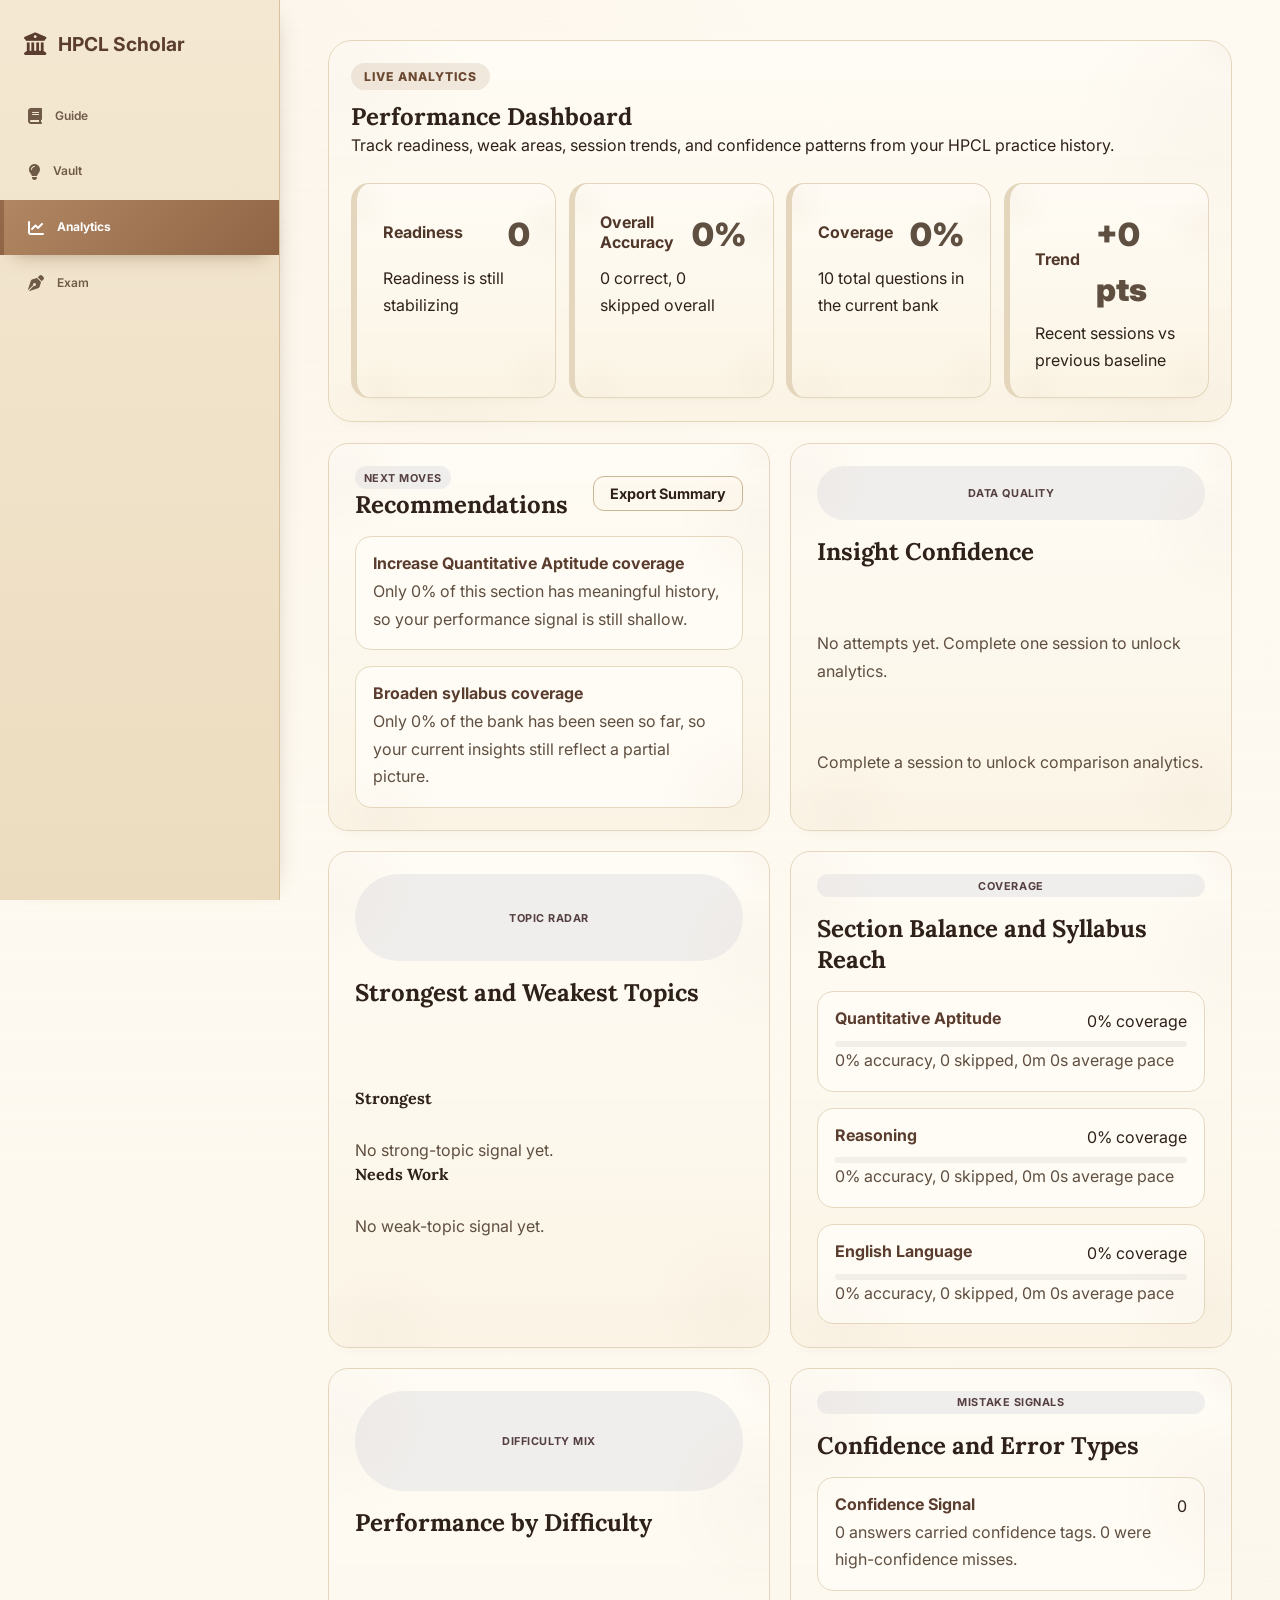
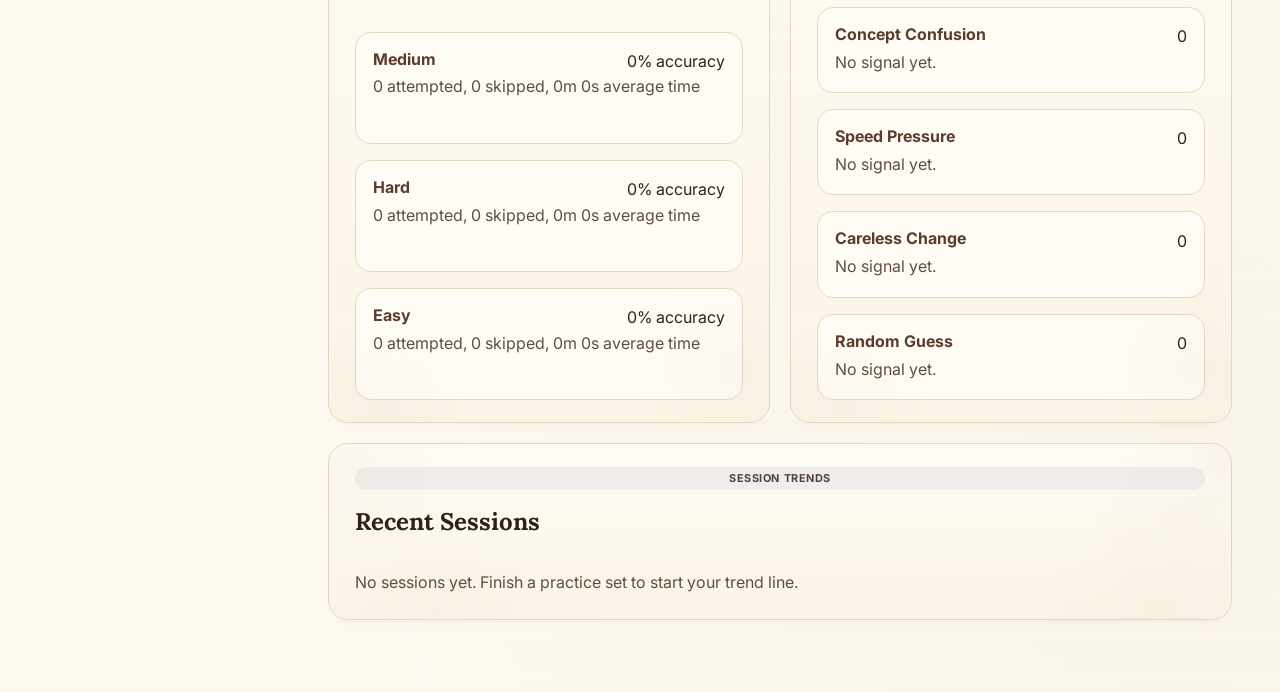
==== analytics.html @ aa5a7bde "v2" ====
<!DOCTYPE html>
<html lang="en">
<head>
    <meta charset="UTF-8">
    <meta name="viewport" content="width=device-width, initial-scale=1.0">
    <title>Analytics - HPCL Scholar</title>
    <link href="https://fonts.googleapis.com/css2?family=Inter:wght@400;500;600;700&family=Lora:wght@500;600;700&display=swap" rel="stylesheet">
    <link rel="stylesheet" href="https://cdnjs.cloudflare.com/ajax/libs/font-awesome/6.4.0/css/all.min.css">
    <link rel="stylesheet" href="css/core.css">
    <link rel="stylesheet" href="css/themes.css">
    <link rel="stylesheet" href="css/components.css">
    <link rel="stylesheet" href="css/views.css">
</head>
<body class="mouse-motion theme-vintage">

    <nav class="sidebar">
        <div class="sidebar-header">
            <div class="logo"><i class="fas fa-university"></i><span>HPCL Scholar</span></div>
        </div>
        <ul class="nav-links">
            <li><a class="nav-item" href="learn.html"><i class="fas fa-book"></i><span>Guide</span></a></li>
            <li><a class="nav-item" href="analyze.html"><i class="fas fa-lightbulb"></i><span>Vault</span></a></li>
            <li><a class="nav-item active" href="analytics.html"><i class="fas fa-chart-line"></i><span>Analytics</span></a></li>
            <li><a class="nav-item" href="exam.html"><i class="fas fa-pen-nib"></i><span>Exam</span></a></li>
        </ul>
    </nav>

    <main class="main">
        <section id="analyze" class="view active">
            <header>
                <span class="eyebrow">Live Analytics</span>
                <h1>Performance Dashboard</h1>
                <p>Track readiness, weak areas, session trends, and confidence patterns from your HPCL practice history.</p>
                
                <div class="hero-panel hero-panel-spaced">
                    <div class="analytics-overview-grid" id="analyticsOverviewGrid"></div>
                </div>
            </header>

            <div class="grid analytics-dashboard-grid">
                <div class="card analytics-panel">
                    <div class="panel-head">
                        <div>
                            <span class="tiny-pill">Next Moves</span>
                            <h2>Recommendations</h2>
                        </div>
                        <button class="btn btn-outline btn-compact" id="exportAnalyticsBtn" type="button">Export Summary</button>
                    </div>
                    <div id="recommendationsPanel" class="recommendations-stack"></div>
                </div>

                <div class="card analytics-panel">
                    <span class="tiny-pill">Data Quality</span>
                    <h2>Insight Confidence</h2>
                    <p id="dataQualityNote" class="helper-text"></p>
                    <div id="comparisonPanel" class="comparison-grid"></div>
                </div>
            </div>

            <div class="grid analytics-dashboard-grid">
                <div class="card analytics-panel">
                    <span class="tiny-pill">Topic Radar</span>
                    <h2>Strongest and Weakest Topics</h2>
                    <div class="dual-column-grid">
                        <div>
                            <h3 class="section-subtitle">Strongest</h3>
                            <div id="strongTopicsPanel" class="topic-signal-list"></div>
                        </div>
                        <div>
                            <h3 class="section-subtitle">Needs Work</h3>
                            <div id="weakTopicsPanel" class="topic-signal-list"></div>
                        </div>
                    </div>
                </div>

                <div class="card analytics-panel">
                    <span class="tiny-pill">Coverage</span>
                    <h2>Section Balance and Syllabus Reach</h2>
                    <div id="coveragePanel" class="metric-stack"></div>
                </div>
            </div>

            <div class="grid analytics-dashboard-grid">
                <div class="card analytics-panel">
                    <span class="tiny-pill">Difficulty Mix</span>
                    <h2>Performance by Difficulty</h2>
                    <div id="difficultyPanel" class="metric-stack"></div>
                </div>

                <div class="card analytics-panel">
                    <span class="tiny-pill">Mistake Signals</span>
                    <h2>Confidence and Error Types</h2>
                    <div id="mistakePanel" class="metric-stack"></div>
                </div>
            </div>

            <div class="card analytics-panel analytics-panel-wide">
                <span class="tiny-pill">Session Trends</span>
                <h2>Recent Sessions</h2>
                <div id="recentSessionsPanel" class="recent-session-list"></div>
            </div>
        </section>
    </main>

    <script src="js/data.js"></script>
    <script src="js/storage.js"></script>
    <script src="js/common.js"></script>
    <script src="js/analyze.js"></script>
    <script src="js/app.js"></script>
</body>
</html>
---- css/core.css ----
:root {
  --primary: #163866;
  --accent: #0ea5a3;
  --accent-2: #3b82f6;
  --success: #16a34a;
  --danger: #dc2626;
  --warning: #d97706;
  --bg: #fdfaf5;
  --sidebar-bg: #3e2723;
  --card-bg: #ffffff;
  --text-main: #2d1b18;
  --text-muted: #6d5d5a;
  --border: #e0d6d1;
  --shadow: 0 10px 30px -15px rgba(62, 39, 35, 0.2);
  --mx: 50vw;
  --my: 18vh;
  --mobile-header-height: 120px;
}

* {
  margin: 0;
  padding: 0;
  box-sizing: border-box;
  font-family: 'Inter', sans-serif;
}

body {
  background-color: var(--bg);
  color: var(--text-main);
  min-height: 100vh;
  display: flex;
}

h1,
h2,
h3,
.logo {
  font-family: 'Lora', serif;
}

body::before {
  content: "";
  position: fixed;
  inset: 0;
  pointer-events: none;
  z-index: 0;
  opacity: 0;
  transition: opacity 0.35s ease;
  background: radial-gradient(320px circle at var(--mx) var(--my), rgba(161, 136, 127, 0.15), transparent 42%);
}

body.mouse-motion::before {
  opacity: 1;
}

/* Desktop Sidebar */
.sidebar {
  width: 280px;
  background: var(--sidebar-bg);
  color: white;
  padding: 2rem 0;
  position: fixed;
  height: 100vh;
  display: flex;
  flex-direction: column;
  z-index: 1000;
  box-shadow: 15px 0 40px -20px rgba(0, 0, 0, 0.2);
}

.sidebar-header {
  padding: 0 1.5rem 2rem;
  display: flex;
  justify-content: space-between;
  align-items: center;
}

.logo {
  font-size: 1.4rem;
  font-weight: 700;
  display: flex;
  align-items: center;
  gap: 0.75rem;
  color: white;
}

.nav-links {
  list-style: none;
  display: flex;
  flex-direction: column;
}

.nav-links li {
  display: flex;
}

.nav-item {
  padding: 1.1rem 1.5rem;
  cursor: pointer;
  color: #94a3b8;
  font-weight: 600;
  font-size: 1rem;
  transition: all 0.2s ease;
  border-left: 4px solid transparent;
  display: flex;
  align-items: center;
  gap: 0.8rem;
  width: 100%;
  text-decoration: none;
}

.nav-item:hover {
  background: rgba(255, 255, 255, 0.05);
  color: white;
}

.nav-item.active {
  background: color-mix(in srgb, var(--accent) 10%, transparent);
  color: #5a3d2f; /* Dark Mahogany for laptop */
  font-weight: 700;
}

.main {
  margin-left: 280px;
  flex: 1;
  padding: 2.5rem 3rem;
  max-width: 1500px;
  position: relative;
  z-index: 1;
}

/* Mobile Fix: Absolute Separation */
@media (max-width: 980px) {
  body {
    flex-direction: column;
  }

  .sidebar {
    width: 100% !important;
    height: var(--mobile-header-height) !important;
    position: fixed !important;
    top: 0 !important;
    left: 0 !important;
    padding: 0 !important;
    flex-direction: column !important;
    z-index: 9999 !important;
    background: var(--sidebar-bg) !important;
    box-shadow: 0 10px 40px rgba(0, 0, 0, 0.4) !important;
  }

  .sidebar-header {
    height: 52px !important;
    padding: 0 1.5rem !important;
    border-bottom: 1px solid rgba(0, 0, 0, 0.05) !important;
    background: var(--sidebar-bg) !important;
    display: flex !important;
    justify-content: center !important; /* Centered Logo */
    align-items: center !important;
    box-shadow: inset 0 -1px 0 rgba(255,255,255,0.4);
  }

  .logo {
    font-size: 1.05rem;
  }

  .logo span {
    max-width: 180px;
    overflow: hidden;
    text-overflow: ellipsis;
    white-space: nowrap;
  }

  .nav-links {
    display: grid !important;
    grid-template-columns: repeat(4, 1fr) !important;
    width: 100% !important;
    height: calc(var(--mobile-header-height) - 52px) !important;
    padding: 0 !important;
    margin: 0 !important;
    background: var(--sidebar-bg) !important;
  }

  .nav-item {
    border-left: none;
    border-right: 1px solid rgba(0, 0, 0, 0.03);
    height: 100%;
    padding: 0;
    margin: 0;
    flex-direction: column;
    justify-content: center;
    align-items: center;
    gap: 0.1rem;
    font-size: 0.95rem !important;
    text-align: center;
    transition: all 0.2s cubic-bezier(0.4, 0, 0.2, 1);
    position: relative;
    overflow: hidden;
  }

  .nav-item:active {
    transform: scale(0.96); /* Haptic feel */
    background: rgba(0,0,0,0.05);
  }

  .nav-item.active {
    background: transparent !important; /* Removed white faded overlay */
    color: var(--accent) !important;
  }

  .nav-item.active::after {
    content: "";
    position: absolute;
    bottom: 0;
    left: 15%;
    right: 15%;
    height: 5px;
    background: var(--accent);
    border-radius: 10px 10px 0 0;
    box-shadow: 0 -4px 10px var(--accent);
  }

  .main {
    margin-left: 0 !important;
    margin-top: var(--mobile-header-height) !important;
    padding: 2.5rem 1.25rem !important; /* More padding for zoom feel */
    z-index: 1 !important;
  }

  /* Force 1-Column Layout for Focus */
  .grid {
    grid-template-columns: 1fr !important;
    gap: 1.5rem !important;
  }

  header h1 {
    font-size: 3.5rem !important; /* Massive headings */
  }

  header p {
    font-size: 1.6rem !important; /* Ultra-large descriptions */
    line-height: 1.4 !important;
  }
}

@media (max-width: 480px) {
  :root {
    --mobile-header-height: 135px;
  }

  html {
    font-size: 17px !important;
  }

  .nav-item span {
    font-size: 0.82rem !important;
  }

  .logo span {
    font-size: 1.2rem !important;
  }
}

  .nav-item span {
    font-size: 0.75rem !important;
  }

  .logo span {
    font-size: 1.2rem !important;
  }
}
---- css/themes.css ----
/* Solar Theme (Warm Orange/Coral) */
body.theme-solar {
  --primary: #7c2d12;
  --accent: #f97316;
  --accent-2: #ef4444;
  --bg: #fff7ed;
  --sidebar-bg: #5a2f17;
  --text-main: #3b1f12;
  --text-muted: #7c5a46;
  --border: #f5d9c8;
}

/* Midnight Theme (Dark Cinematic) */
body.theme-midnight {
  --primary: #c7d2fe;
  --accent: #38bdf8;
  --accent-2: #a78bfa;
  --bg: #020617;
  --sidebar-bg: #020617;
  --card-bg: #0b1220;
  --text-main: #dbeafe;
  --text-muted: #9fb0cf;
  --border: #1e293b;
  --shadow: 0 18px 36px -24px rgb(0 0 0 / 0.72);
}

/* Vintage Theme (Light Old-Paper) */
body.theme-vintage {
  --primary: #5a3d2f;
  --accent: #9f7350;
  --accent-2: #b48963;
  --bg: #fdf9ef;
  --sidebar-bg: #efe2c8;
  --card-bg: #fffcf5;
  --text-main: #2e2119;
  --text-muted: #5f4f40;
  --border: #e3d6bc;
  --shadow: 0 10px 20px -16px rgba(108, 79, 52, 0.18);
}

/* Base body texture styles */
body.theme-midnight {
  background-image:
    radial-gradient(circle at 8% 8%, rgba(56, 189, 248, 0.1), transparent 30%),
    radial-gradient(circle at 90% 0%, rgba(167, 139, 250, 0.12), transparent 34%);
}

body.theme-vintage {
  background-image:
    radial-gradient(circle at 7% 7%, rgba(166, 122, 78, 0.045), transparent 30%),
    radial-gradient(circle at 92% 88%, rgba(180, 137, 99, 0.04), transparent 36%),
    repeating-linear-gradient(0deg, rgba(130, 95, 63, 0.012) 0, rgba(130, 95, 63, 0.012) 1px, transparent 1px, transparent 10px),
    linear-gradient(180deg, #fffaf1, var(--bg));
}

/* Light parchment navigation for vintage */
body.theme-vintage .sidebar {
  background:
    linear-gradient(180deg, #f4e8d2, #ecdcbf),
    repeating-linear-gradient(45deg, rgba(120, 87, 57, 0.03) 0, rgba(120, 87, 57, 0.03) 2px, transparent 2px, transparent 7px);
  border-right: 1px solid #d7c29d;
  box-shadow: 10px 0 24px -20px rgba(100, 73, 48, 0.45);
  color: var(--text-main);
}

/* Reading-first improvements for sustained focus */
body.theme-vintage .main {
  max-width: 1160px;
}

body.theme-vintage p,
body.theme-vintage li,
body.theme-vintage .stat span,
body.theme-vintage .topic-summary p,
body.theme-vintage .strategy-card p,
body.theme-vintage .question-text {
  line-height: 1.72;
}

body.theme-vintage .card,
body.theme-vintage .topic-summary,
body.theme-vintage .strategy-card,
body.theme-vintage .stat,
body.theme-vintage header {
  box-shadow: 0 8px 16px -14px rgba(100, 74, 52, 0.16);
}

body.theme-vintage .logo {
  color: var(--primary);
}

body.theme-vintage .nav-item {
  color: #6f5a47;
}

body.theme-vintage .nav-item:hover {
  color: #4d3728;
  background: rgba(159, 115, 80, 0.12);
}

body.theme-vintage .nav-item.active {
  color: #fff;
  background: linear-gradient(135deg, #b18662, #8f6546);
  box-shadow: 0 12px 20px -14px rgba(111, 77, 52, 0.55);
}

/* Old-page treatment for content blocks */
body.theme-vintage header,
body.theme-vintage .card,
body.theme-vintage .stat,
body.theme-vintage .topic-summary,
body.theme-vintage .strategy-card,
body.theme-vintage .cbt-container,
body.theme-vintage .modal-content {
  position: relative;
  background:
    linear-gradient(180deg, rgba(255, 252, 245, 0.96), rgba(251, 244, 229, 0.98));
  border-color: var(--border);
  overflow: hidden;
}

/* Deckled-like edge texture */
body.theme-vintage header::before,
body.theme-vintage .card::before,
body.theme-vintage .stat::before,
body.theme-vintage .topic-summary::before,
body.theme-vintage .strategy-card::before,
body.theme-vintage .cbt-container::before,
body.theme-vintage .modal-content::before {
  content: "";
  position: absolute;
  inset: 0;
  pointer-events: none;
  background:
    radial-gradient(circle at 2% 8%, rgba(157, 115, 80, 0.04), transparent 13%),
    radial-gradient(circle at 98% 20%, rgba(157, 115, 80, 0.035), transparent 15%),
    radial-gradient(circle at 12% 98%, rgba(157, 115, 80, 0.03), transparent 12%),
    radial-gradient(circle at 92% 92%, rgba(157, 115, 80, 0.035), transparent 14%);
}

/* Ink-stain corner ornaments */
body.theme-vintage header::after,
body.theme-vintage .card::after,
body.theme-vintage .topic-summary::after {
  content: "";
  position: absolute;
  width: 140px;
  height: 140px;
  right: -88px;
  top: -88px;
  pointer-events: none;
  background: radial-gradient(circle, rgba(130, 95, 63, 0.08) 0, rgba(130, 95, 63, 0.03) 36%, transparent 66%);
}

/* Reduce animation and cursor spotlight noise in reading mode */
body.theme-vintage.mouse-motion::before {
  opacity: 0.04;
}

body.theme-vintage .tilt-card,
body.theme-vintage .card:hover,
body.theme-vintage .btn:hover {
  transform: none !important;
}

body.theme-vintage .card:hover {
  box-shadow: 0 10px 18px -14px rgba(100, 74, 52, 0.2);
}

body.theme-vintage .eyebrow,
body.theme-vintage .topic-pill,
body.theme-vintage .badge {
  background: rgba(159, 115, 80, 0.14);
  color: #6a4730;
}

body.theme-vintage .btn-primary {
  background: linear-gradient(135deg, #d6a47f, #c28763);
  border: 1px solid #b57956;
  color: #3f2618;
  box-shadow: 0 8px 16px -12px rgba(117, 57, 34, 0.35);
}

body.theme-vintage .btn-primary:hover {
  background: linear-gradient(135deg, #deb08d, #cc946f);
  box-shadow: 0 12px 20px -14px rgba(117, 57, 34, 0.42);
}

body.theme-vintage .btn-primary:active {
  transform: translateY(0);
  box-shadow: 0 6px 12px -10px rgba(117, 57, 34, 0.32);
}

body.theme-vintage .btn-outline {
  border-color: #ccb694;
  background: rgba(255, 249, 239, 0.85);
}

/* Keep vintage light on small screens too */
@media (max-width: 980px) {
  body.theme-vintage .sidebar {
    background: linear-gradient(180deg, #f3e6cf, #ecddbf);
  }
}
---- css/components.css ----
/* Header & Panels */
header {
  margin-bottom: 1.3rem;
  padding: 1.4rem;
  border: 1px solid color-mix(in srgb, var(--border) 90%, white);
  border-radius: 24px;
  background: color-mix(in srgb, var(--card-bg) 88%, transparent);
  backdrop-filter: blur(11px);
  box-shadow: var(--shadow);
}

.eyebrow {
  display: inline-flex;
  align-items: center;
  gap: 0.35rem;
  padding: 0.35rem 0.8rem;
  margin-bottom: 0.7rem;
  border-radius: 999px;
  background: color-mix(in srgb, var(--accent) 14%, transparent);
  color: color-mix(in srgb, var(--accent) 90%, #064e3b);
  font-size: 0.76rem;
  font-weight: 800;
  text-transform: uppercase;
  letter-spacing: 0.08em;
}

/* Stats & Informational Cards */
.stat-row {
  display: flex;
  flex-direction: column; /* One by one layout */
  gap: 1.2rem;
  width: 100%;
}

.stat,
.topic-summary,
.strategy-card,
.card {
  border: 1px solid var(--border);
  border-radius: 18px;
  padding: 1.4rem 1.6rem;
  background: color-mix(in srgb, var(--card-bg) 97%, transparent);
  box-shadow: var(--shadow);
  width: 100%;
}

.stat {
  border-left: 6px solid var(--accent); /* Highlight subjects */
  display: flex;
  flex-direction: column;
  gap: 0.2rem;
}

.stat strong,
.topic-summary h3,
.strategy-card h3 {
  display: block;
  margin-bottom: 0.3rem;
  color: color-mix(in srgb, var(--primary) 90%, black);
}

.stat span,
.topic-summary p,
.strategy-card p {
  color: var(--text-muted);
  line-height: 1.5;
}

/* Grid System */
.grid {
  display: grid;
  gap: 1rem;
}

.helper-text {
  margin-top: 1rem;
  color: var(--text-muted);
  line-height: 1.55;
}

.card {
  border-radius: 20px;
  transition: transform 0.22s ease, box-shadow 0.22s ease, border-color 0.22s ease;
}

.card:hover {
  transform: translateY(-4px);
  border-color: color-mix(in srgb, var(--accent) 35%, var(--border));
  box-shadow: 0 24px 50px -34px color-mix(in srgb, var(--accent) 32%, #0f172a);
}

/* Pills & Badges */
.topic-meta,
.topic-badges {
  display: flex;
  flex-wrap: wrap;
  gap: 0.45rem;
  margin: 0.8rem 0 0.9rem;
}

.topic-pill,
.tiny-pill,
.badge {
  display: inline-flex;
  align-items: center;
  justify-content: center;
  border-radius: 999px;
  font-weight: 700;
  white-space: nowrap;
}

.topic-pill {
  padding: 0.32rem 0.72rem;
  background: color-mix(in srgb, var(--accent) 12%, transparent);
  color: color-mix(in srgb, var(--accent) 95%, #0f766e);
  font-size: 0.74rem;
}

.tiny-pill {
  padding: 0.28rem 0.56rem;
  background: color-mix(in srgb, var(--primary) 9%, white);
  color: color-mix(in srgb, var(--primary) 90%, #1d4ed8);
  font-size: 0.68rem;
  text-transform: uppercase;
  letter-spacing: 0.05em;
}

.badge {
  padding: 0.3rem 0.75rem;
  font-size: 0.72rem;
  text-transform: uppercase;
  background: color-mix(in srgb, var(--accent) 14%, transparent);
  color: color-mix(in srgb, var(--accent) 90%, #0f766e);
  letter-spacing: 0.08em;
}

/* Buttons */
.btn {
  padding: 0.7rem 1.35rem;
  border-radius: 11px;
  font-weight: 700;
  cursor: pointer;
  display: inline-flex;
  align-items: center;
  justify-content: center;
  gap: 0.45rem;
  border: none;
  transition: all 0.2s ease;
}

.btn:focus-visible,
.nav-item:focus-visible,
.form-select:focus-visible,
.option-item:focus-visible,
.close-modal:focus-visible {
  outline: 3px solid color-mix(in srgb, var(--accent) 42%, white);
  outline-offset: 2px;
}

.btn-primary {
  background: color-mix(in srgb, var(--accent) 2%, white); /* Highly Light / Near White */
  color: var(--primary);
  border: 1px solid color-mix(in srgb, var(--accent) 25%, transparent);
  box-shadow: 0 2px 8px rgba(0,0,0,0.02);
  transition: all 0.3s cubic-bezier(0.4, 0, 0.2, 1);
}

.btn-primary:hover {
  background: color-mix(in srgb, var(--accent) 8%, white);
  border-color: var(--accent);
  transform: translateY(-2px);
  box-shadow: 0 8px 20px -10px color-mix(in srgb, var(--accent) 30%, transparent);
}

.btn-outline {
  background: transparent;
  color: var(--text-main);
  border: 1px solid var(--border);
}

.btn-icon {
  min-width: 2.25rem;
  min-height: 2.25rem;
  padding: 0.15rem 0.5rem;
}

.btn-compact {
  padding: 0.5rem 1rem;
  font-size: 0.9rem;
}

.btn:hover {
  transform: translateY(-1px);
}

.btn:disabled {
  opacity: 0.45;
  cursor: not-allowed;
  transform: none;
}

.form-group {
  display: flex;
  flex-direction: column;
  gap: 0.5rem;
  text-align: left;
}

.form-group label {
  font-weight: 700;
  color: var(--primary);
}

.form-select {
  width: 100%;
  padding: 0.78rem 0.95rem;
  border-radius: 12px;
  border: 1px solid var(--border);
  background: color-mix(in srgb, var(--card-bg) 96%, white);
  color: var(--text-main);
}

.tone-success {
  border-left-color: var(--success) !important;
}

.tone-warning {
  border-left-color: var(--warning) !important;
}

.tone-danger {
  border-left-color: var(--danger) !important;
}
/* Mobile Text Magnification: Maximum Visibility */
@media (max-width: 980px) {
  .card h2, .card h3 { font-size: 1.5rem !important; margin-bottom: 0.9rem !important; }
  .card p { font-size: 1rem !important; line-height: 1.55 !important; }
  .stat strong { font-size: 1.55rem !important; }
  .stat span { font-size: 1rem !important; }
  .btn { font-size: 1rem !important; padding: 0.95rem 1.35rem !important; }
  .topic-pill { font-size: 0.85rem !important; padding: 0.45rem 0.9rem !important; }
  .insight-box { font-size: 1rem !important; padding: 1rem !important; }
}
---- css/views.css ----
/* CBT Exam Container */
.cbt-container { background: var(--card-bg); border: 1px solid var(--border); border-radius: 22px; overflow: hidden; box-shadow: var(--shadow); }
.cbt-header { background: linear-gradient(135deg, color-mix(in srgb, var(--primary) 92%, black), color-mix(in srgb, var(--accent) 48%, #0f172a)); color: white; padding: 1.15rem 1.6rem; display: flex; justify-content: space-between; align-items: center; }
.timer-box { font-family: 'SFMono-Regular', Consolas, monospace; font-weight: 700; letter-spacing: 0.04em; }
.cbt-body { padding: 2rem 1.6rem; max-width: 900px; margin: 0 auto; }
.question-text { flex-shrink: 0; min-height: 92px; margin-bottom: 1.5rem; font-size: 1.25rem; line-height: 1.58; border-bottom: 1px solid color-mix(in srgb, var(--border) 88%, white); padding-bottom: 1rem; white-space: pre-line; }
.options-list { flex-grow: 1; display: grid; gap: 0.75rem; }
.option-item { padding: 1rem 1.2rem; border-radius: 14px; background: color-mix(in srgb, var(--card-bg) 97%, transparent); border: 1.5px solid color-mix(in srgb, var(--border) 92%, white); transition: all 0.18s ease; cursor: pointer; display: flex; align-items: center; gap: 0.9rem; font-weight: 500; width: 100%; color: inherit; text-align: left; }
.option-item.selected { border-color: color-mix(in srgb, var(--accent) 70%, var(--border)); background: color-mix(in srgb, var(--accent) 11%, white); color: color-mix(in srgb, var(--accent) 85%, #0f766e); box-shadow: 0 10px 24px -18px color-mix(in srgb, var(--accent) 55%, black); }

/* Analysis & Result Views */
.analysis-item { background: var(--card-bg); border: 1px solid var(--border); border-radius: 12px; padding: 1.4rem; margin-bottom: 1rem; text-align: left; border-left: 6px solid var(--border); }
.analysis-item.correct { border-left-color: var(--success); }
.analysis-item.wrong { border-left-color: var(--danger); }
.formula-box, .insight-box { 
  background: color-mix(in srgb, var(--accent) 5%, white); 
  padding: 1.5rem; 
  border-radius: 16px; 
  margin-top: 1.2rem; 
  font-size: 1rem; 
  border-left: 6px solid var(--accent);
  box-shadow: 0 4px 15px rgba(0,0,0,0.05);
  position: relative;
  overflow: hidden;
}

.formula-box::before {
  content: "\f12b"; font-family: "Font Awesome 6 Free"; font-weight: 900;
  position: absolute; right: 1rem; top: 1rem; opacity: 0.1; font-size: 2rem;
}

/* Modals */
.modal { 
  display: none; 
  position: fixed; 
  inset: 0; 
  background: var(--bg); /* Opaque background to hide cards behind */
  z-index: 10000; /* Higher than fixed header (9999) */
  align-items: center; 
  justify-content: center; 
  padding: 0; 
}
.modal.active { display: flex; }
.modal-content {
  background: var(--card-bg);
  color: var(--text-main);
  padding: 2.5rem;
  border-radius: 20px;
  border: 1px solid var(--border);
  max-width: 800px; /* Slightly wider for detailed content */
  width: 100%;
  position: relative;
  box-shadow: 0 24px 60px rgba(15, 23, 42, 0.28);
}

.close-modal {
  position: absolute;
  top: 1rem;
  right: 1rem;
  border: none;
  background: transparent;
  color: var(--text-muted);
  font-size: 2.25rem;
  line-height: 1;
  cursor: pointer;
}

.formula-list {
  margin-left: 1.15rem;
  display: grid;
  gap: 0.7rem;
}

.topic-grid {
  grid-template-columns: repeat(auto-fit, minmax(320px, 1fr));
  gap: 1.5rem;
}

.topic-summary-intro {
  margin-bottom: 2.5rem;
}

.topic-card {
  display: grid;
  gap: 1.15rem;
}

.topic-card-top,
.topic-card-heading,
.mastery-card-head,
.stat-head,
.history-card-row,
.analysis-header,
.exam-header-actions,
.exam-config-actions,
.scribble-pad-header {
  display: flex;
  justify-content: space-between;
  align-items: center;
  gap: 1rem;
}

.topic-card-heading {
  justify-content: flex-start;
}

.topic-card-icon,
.card-icon {
  width: 40px;
  height: 40px;
  background: rgba(159, 115, 80, 0.1);
  border-radius: 10px;
  display: flex;
  align-items: center;
  justify-content: center;
  color: var(--accent);
}

.card-icon {
  margin-bottom: 0.85rem;
}

.topic-pill-tight {
  margin: 0;
}

.topic-card-title,
.section-card-title {
  margin: 0;
  color: var(--primary);
}

.topic-card-summary {
  border-left: 3px solid color-mix(in srgb, var(--accent) 30%, transparent);
  padding-left: 1rem;
}

.topic-card-summary p,
.section-card-copy,
.history-card p,
.momentum-guide p,
.strategy-list {
  color: var(--text-muted);
}

.mastery-card {
  background: rgba(0,0,0,0.02);
  padding: 1rem 1.15rem;
  border-radius: 15px;
}

.mastery-card-head {
  font-size: 0.85rem;
  font-weight: 800;
  margin-bottom: 0.8rem;
  color: var(--text-muted);
  text-transform: uppercase;
  letter-spacing: 0.05em;
}

.mastery-track,
.mini-progress {
  height: 10px;
  background: rgba(0,0,0,0.05);
  border-radius: 999px;
  overflow: hidden;
}

.mini-progress {
  height: 6px;
  margin-top: 0.5rem;
}

.mastery-fill,
.mini-progress-fill {
  height: 100%;
  background: var(--accent);
  transition: width 0.9s ease;
}

.mastery-fill-success,
.tone-success .mini-progress-fill {
  background: var(--success);
}

.tone-warning .mini-progress-fill {
  background: var(--warning);
}

.tone-danger .mini-progress-fill {
  background: var(--danger);
}

.stat-accuracy {
  font-size: 2rem;
  font-weight: 900;
}

.topic-open-btn,
.modal-dismiss-btn {
  width: 100%;
}

.topic-meta-spaced {
  margin-bottom: 2rem;
}

.modal-dismiss-btn {
  margin-top: 2rem;
}

.hero-panel-spaced {
  margin-top: 1.5rem;
}

.stat-success {
  border-left: 4px solid var(--success);
}

.strategy-grid {
  grid-template-columns: repeat(auto-fit, minmax(320px, 1fr));
  gap: 2rem;
}

.section-card-copy,
.insight-box {
  margin-bottom: 1.5rem;
}

.section-subtitle {
  font-size: 1rem;
  margin-bottom: 0.8rem;
}

.strategy-list {
  list-style: none;
  display: grid;
  gap: 0.6rem;
  font-size: 0.95rem;
}

.list-icon-accent { color: var(--accent); }
.list-icon-warning { color: var(--warning); }
.list-icon-accent-2 { color: var(--accent-2); }
.insight-accent { border-left-color: var(--accent); }
.insight-warning { border-left-color: var(--warning); }
.insight-accent-2 { border-left-color: var(--accent-2); }

.momentum-guide {
  margin-top: 3.5rem;
  background: var(--sidebar-bg);
  color: white;
  padding: 2rem;
}

.momentum-guide h3 {
  color: var(--accent);
  margin-bottom: 0.5rem;
}

.momentum-guide p {
  color: #94a3b8;
  font-size: 1.1rem;
  line-height: 1.6;
}

.exam-config-card,
.history-empty,
.result-summary {
  text-align: center;
}

.exam-config-card {
  padding: 2rem;
}

.exam-config-icon {
  font-size: 2rem;
  color: var(--accent);
  margin-bottom: 1rem;
}

.config-grid {
  display: grid;
  grid-template-columns: repeat(auto-fit, minmax(160px, 1fr));
  gap: 1rem;
  margin-top: 1.5rem;
}

.history-list,
.analysis-report {
  margin-top: 2rem;
}

.history-empty {
  padding: 3rem;
}

.history-empty-icon {
  font-size: 3rem;
  color: var(--border);
  margin-bottom: 1.5rem;
}

.history-card {
  margin-bottom: 1rem;
  border-left: 6px solid var(--border);
}

.history-card h4 {
  font-size: 1.15rem;
  margin-bottom: 0.25rem;
}

.history-score {
  text-align: right;
}

.history-score div:first-child {
  font-size: 1.35rem;
  font-weight: 900;
}

.history-score div:last-child {
  font-size: 0.9rem;
  font-weight: 700;
  color: var(--text-muted);
  text-transform: uppercase;
}

.exam-active[hidden],
.exam-result[hidden] {
  display: none !important;
}

.exam-header {
  display: flex;
  justify-content: space-between;
  align-items: center;
  gap: 1rem;
  margin-bottom: 1rem;
}

.timer {
  min-width: 4.8rem;
  text-align: center;
  font-family: 'SFMono-Regular', Consolas, monospace;
  font-weight: 800;
  font-size: 1.15rem;
  color: var(--primary);
}

.scribble-pad {
  position: fixed;
  right: 20px;
  bottom: 80px;
  width: min(320px, calc(100vw - 40px));
  height: 360px;
  z-index: 1000;
  display: flex;
  flex-direction: column;
  padding: 10px;
  background: #fffde7;
  border: 2px solid #fbc02d;
}

.scribble-pad[hidden] {
  display: none !important;
}

.scribble-pad-header strong {
  font-size: 0.8rem;
  color: #a16207;
}

.scribble-text {
  flex: 1;
  border: none;
  background: transparent;
  font-family: 'Courier New', Courier, monospace;
  font-size: 1rem;
  resize: none;
  outline: none;
  color: #5b3c00;
}

.exam-card {
  min-height: 300px;
}

.progress-text {
  margin-bottom: 0.5rem;
  font-size: 0.9rem;
}

.option-circle {
  width: 34px;
  height: 34px;
  border-radius: 999px;
  border: 1px solid currentColor;
  display: inline-flex;
  align-items: center;
  justify-content: center;
  flex-shrink: 0;
  font-weight: 800;
}

.cbt-footer {
  display: flex;
  justify-content: space-between;
  gap: 1rem;
  margin-top: 1rem;
}

.exam-result {
  display: grid;
  gap: 1.5rem;
}

.final-score {
  font-size: 3rem;
  font-weight: 800;
  color: var(--primary);
}

.analysis-item h3 {
  margin: 0.9rem 0 0.8rem;
}

.stat-accuracy-compact {
  font-size: 1.2rem;
}

.confidence-block {
  margin-top: 1.25rem;
  padding-top: 1rem;
  border-top: 1px solid color-mix(in srgb, var(--border) 88%, white);
}

.confidence-label {
  margin-bottom: 0.75rem;
  font-size: 0.9rem;
  font-weight: 700;
  color: var(--text-muted);
}

.confidence-controls,
.analytics-overview-grid,
.comparison-grid,
.result-insight-grid {
  display: grid;
  gap: 0.8rem;
}

.confidence-controls {
  grid-template-columns: repeat(auto-fit, minmax(140px, 1fr));
}

.analytics-overview-grid,
.comparison-grid,
.result-insight-grid {
  grid-template-columns: repeat(auto-fit, minmax(180px, 1fr));
}

.confidence-chip {
  padding: 0.75rem 0.9rem;
  border-radius: 999px;
  border: 1px solid var(--border);
  background: transparent;
  color: var(--text-main);
  font-weight: 700;
  cursor: pointer;
}

.confidence-chip.active {
  border-color: var(--accent);
  background: color-mix(in srgb, var(--accent) 12%, white);
  color: color-mix(in srgb, var(--accent) 95%, #0f766e);
}

.micro-stat-card {
  display: grid;
  gap: 0.45rem;
}

.micro-stat-card strong {
  font-size: 1.7rem;
  color: var(--primary);
}

.micro-stat-card p,
.recommendation-item p,
.metric-row-card p,
.topic-signal-card p,
.session-trend-card span:last-child,
.session-trend-card p {
  color: var(--text-muted);
}

.result-recommendations,
.recommendations-stack,
.metric-stack,
.topic-signal-list,
.recent-session-list {
  display: grid;
  gap: 1rem;
}

.recommendation-item,
.metric-row-card,
.topic-signal-card,
.session-trend-card {
  padding: 1rem 1.1rem;
  border-radius: 16px;
  background: color-mix(in srgb, var(--card-bg) 96%, white);
  border: 1px solid color-mix(in srgb, var(--border) 92%, white);
}

.recommendation-item h4,
.metric-row-card strong,
.topic-signal-card strong,
.session-trend-card strong {
  margin-bottom: 0.3rem;
  color: var(--primary);
}

.analytics-dashboard-grid,
.dual-column-grid {
  grid-template-columns: repeat(auto-fit, minmax(320px, 1fr));
  gap: 1.25rem;
  margin-bottom: 1.25rem;
}

.analytics-panel {
  display: grid;
  gap: 1rem;
}

.analytics-panel-wide {
  margin-bottom: 2rem;
}

.panel-head,
.metric-row-head,
.session-trend-top,
.session-trend-metrics {
  display: flex;
  justify-content: space-between;
  align-items: center;
  gap: 1rem;
}

.session-trend-metrics {
  flex-wrap: wrap;
  font-size: 0.95rem;
}

@media (max-width: 980px) {
  .modal { 
    padding: 0 !important; 
    height: 100vh !important; 
    width: 100vw !important;
    background: var(--bg) !important;
  }
  
  .modal-content {
    width: 100% !important;
    height: 100% !important;
    min-height: 100vh !important;
    border-radius: 0 !important;
    padding: 6rem 1.5rem 5rem !important; /* Extra top padding for header area */
    overflow-y: auto !important;
    background: var(--bg) !important;
    box-shadow: none !important;
  }
  
  .modal-content h2 { font-size: 3.5rem !important; margin-bottom: 2rem !important; }
  .modal-content p, .modal-content div { font-size: 1.2rem !important; line-height: 1.5 !important; }
  .modal-content .formula-box, .modal-content .insight-box { 
    font-size: 1.15rem !important; 
    padding: 1.6rem 1.4rem !important; 
    margin: 2rem 0 !important;
    background: linear-gradient(135deg, color-mix(in srgb, var(--accent) 8%, white), white) !important;
    border-radius: 24px !important;
  }
  
  .modal-section-title {
    display: flex;
    align-items: center;
    gap: 0.8rem;
    font-size: 1.6rem !important;
    font-weight: 800 !important;
    text-transform: uppercase;
    color: var(--accent);
    margin-top: 2.5rem;
  }
  
  /* Bulleted Formulas Logic */
  .modal-content .formula-box { list-style: disc inside !important; display: block !important; }
  
  /* Magnified Worked Examples */
  .modal-content .example-text, .modal-content .worked-example {
    font-size: 1.1rem !important;
    background: rgba(0,0,0,0.03);
    padding: 1.5rem;
    border-radius: 12px;
    margin-top: 1rem;
  }

  .modal-content li { font-size: 1.05rem !important; margin-bottom: 0.9rem !important; }
  .close-modal { font-size: 2.5rem !important; top: 1rem !important; right: 1.5rem !important; z-index: 10; }
}

/* Exam (CBT) View Magnification */
@media (max-width: 980px) {
  #qText { 
    font-size: 1.35rem !important; 
    line-height: 1.4 !important; 
    margin-bottom: 1.5rem !important;
    color: var(--primary) !important;
  }

  .option-item {
    padding: 1rem !important;
    margin-bottom: 0.7rem !important;
    border-radius: 16px !important;
  }

  .option-item span {
    font-size: 1rem !important;
    font-weight: 500 !important;
  }

  .option-circle {
    width: 38px !important;
    height: 38px !important;
    font-size: 1rem !important;
    margin-right: 0.4rem !important;
  }

  #timer {
    font-size: 1.35rem !important;
    font-weight: 900 !important;
  }

  #progress {
    font-size: 0.95rem !important;
    text-transform: uppercase;
    letter-spacing: 1px;
  }

  .cbt-footer .btn {
    flex: 1;
  }

  .confidence-controls,
  .analytics-overview-grid,
  .comparison-grid,
  .result-insight-grid,
  .analytics-dashboard-grid,
  .dual-column-grid {
    grid-template-columns: 1fr;
  }
}

/* Mobile Banners */
.mobile-fullscreen-banner { display: flex; align-items: center; justify-content: space-between; gap: 0.8rem; margin-bottom: 0.8rem; padding: 0.8rem; border: 1px solid color-mix(in srgb, var(--accent) 30%, var(--border)); border-radius: 14px; background: linear-gradient(130deg, color-mix(in srgb, var(--accent) 17%, white), color-mix(in srgb, var(--accent-2) 13%, white)); }
.mobile-banner-text { color: color-mix(in srgb, var(--text-main) 88%, black); font-size: 0.86rem; line-height: 1.45; }

/* 3D Tilt Logic */
.tilt-card { transform-style: preserve-3d; transition: transform 0.18s ease, box-shadow 0.2s ease; will-change: transform; }

/* App Mode Prompt Overlay */
#appLaunchOverlay {
  display: none;
  position: fixed;
  inset: 0;
  background: var(--sidebar-bg);
  z-index: 9999;
  flex-direction: column;
  align-items: center;
  justify-content: center;
  padding: 2rem;
  text-align: center;
  color: white;
  animation: slideUp 0.4s cubic-bezier(0.4, 0, 0.2, 1);
}
@keyframes slideUp { from { transform: translateY(100%); } to { transform: translateY(0); } }

.app-launch-icon {
  width: 80px; height: 80px; border-radius: 22px;
  background: linear-gradient(135deg, var(--accent), var(--accent-2));
  display: flex; align-items: center; justify-content: center;
  font-size: 2.5rem; margin-bottom: 1.5rem;
  box-shadow: 0 20px 40px rgba(0,0,0,0.4);
}

body.app-mode .sidebar { display: none !important; }
body.app-mode .main { margin-left: 0 !important; padding: 1rem !important; }
body.app-mode .mobile-fullscreen-banner { display: none !important; }

/* Library paper refinements */
body.theme-vintage .cbt-container {
  border-radius: 18px;
}

body.theme-vintage .cbt-header {
  background:
    linear-gradient(180deg, #75522b, #5a3d1c),
    repeating-linear-gradient(90deg, rgba(255, 234, 187, 0.07) 0, rgba(255, 234, 187, 0.07) 12px, transparent 12px, transparent 24px);
  color: #fbf0dc;
  border-bottom: 1px solid rgba(218, 176, 88, 0.34);
  box-shadow: inset 0 -1px 0 rgba(53, 28, 7, 0.24);
}

body.theme-vintage .timer-box,
body.theme-vintage .timer,
body.theme-vintage #examTitle {
  color: #fbf0dc;
}

body.theme-vintage .cbt-body {
  background:
    linear-gradient(180deg, rgba(255, 251, 241, 0.98), rgba(249, 239, 214, 0.98)),
    repeating-linear-gradient(0deg, rgba(139, 104, 46, 0.04) 0, rgba(139, 104, 46, 0.04) 1px, transparent 1px, transparent 2.05rem);
}

body.theme-vintage .question-text {
  border-bottom: 1px solid rgba(184, 138, 59, 0.24);
  color: #4c3117;
}

body.theme-vintage .option-item {
  background: linear-gradient(180deg, rgba(255, 251, 242, 0.96), rgba(248, 239, 220, 0.96));
  border: 1px solid rgba(197, 156, 84, 0.44);
  color: #573a1d;
  box-shadow: inset 0 1px 0 rgba(255, 255, 255, 0.68);
}

body.theme-vintage .option-item:hover {
  background: linear-gradient(180deg, rgba(252, 245, 224, 0.98), rgba(246, 232, 194, 0.98));
  border-color: rgba(184, 138, 59, 0.72);
}

body.theme-vintage .option-item.selected {
  border-color: #bf8d36;
  background:
    linear-gradient(180deg, rgba(249, 233, 187, 0.98), rgba(233, 197, 112, 0.96));
  color: #4d2f0f;
  box-shadow:
    inset 0 1px 0 rgba(255, 255, 255, 0.58),
    0 12px 20px -16px rgba(127, 84, 23, 0.36);
}

body.theme-vintage .analysis-item {
  background: linear-gradient(180deg, rgba(255, 251, 242, 0.98), rgba(249, 239, 214, 0.98));
  border-radius: 14px;
  box-shadow: 0 14px 24px -22px rgba(120, 84, 31, 0.34);
}

body.theme-vintage .insight-box {
  background: linear-gradient(180deg, rgba(248, 239, 213, 0.98), rgba(240, 223, 181, 0.95));
  border-left-color: #bc8d38;
}

body.theme-vintage .modal {
  background: rgba(70, 45, 14, 0.34);
  backdrop-filter: blur(2px);
}

body.theme-vintage .modal-content {
  box-shadow: 0 24px 48px -30px rgba(88, 57, 16, 0.54);
}

body.theme-vintage .mobile-fullscreen-banner {
  border-color: rgba(191, 145, 58, 0.34);
  background: linear-gradient(135deg, rgba(247, 235, 202, 0.98), rgba(234, 204, 133, 0.96));
}

body.theme-vintage .mobile-banner-text {
  color: #563716;
}
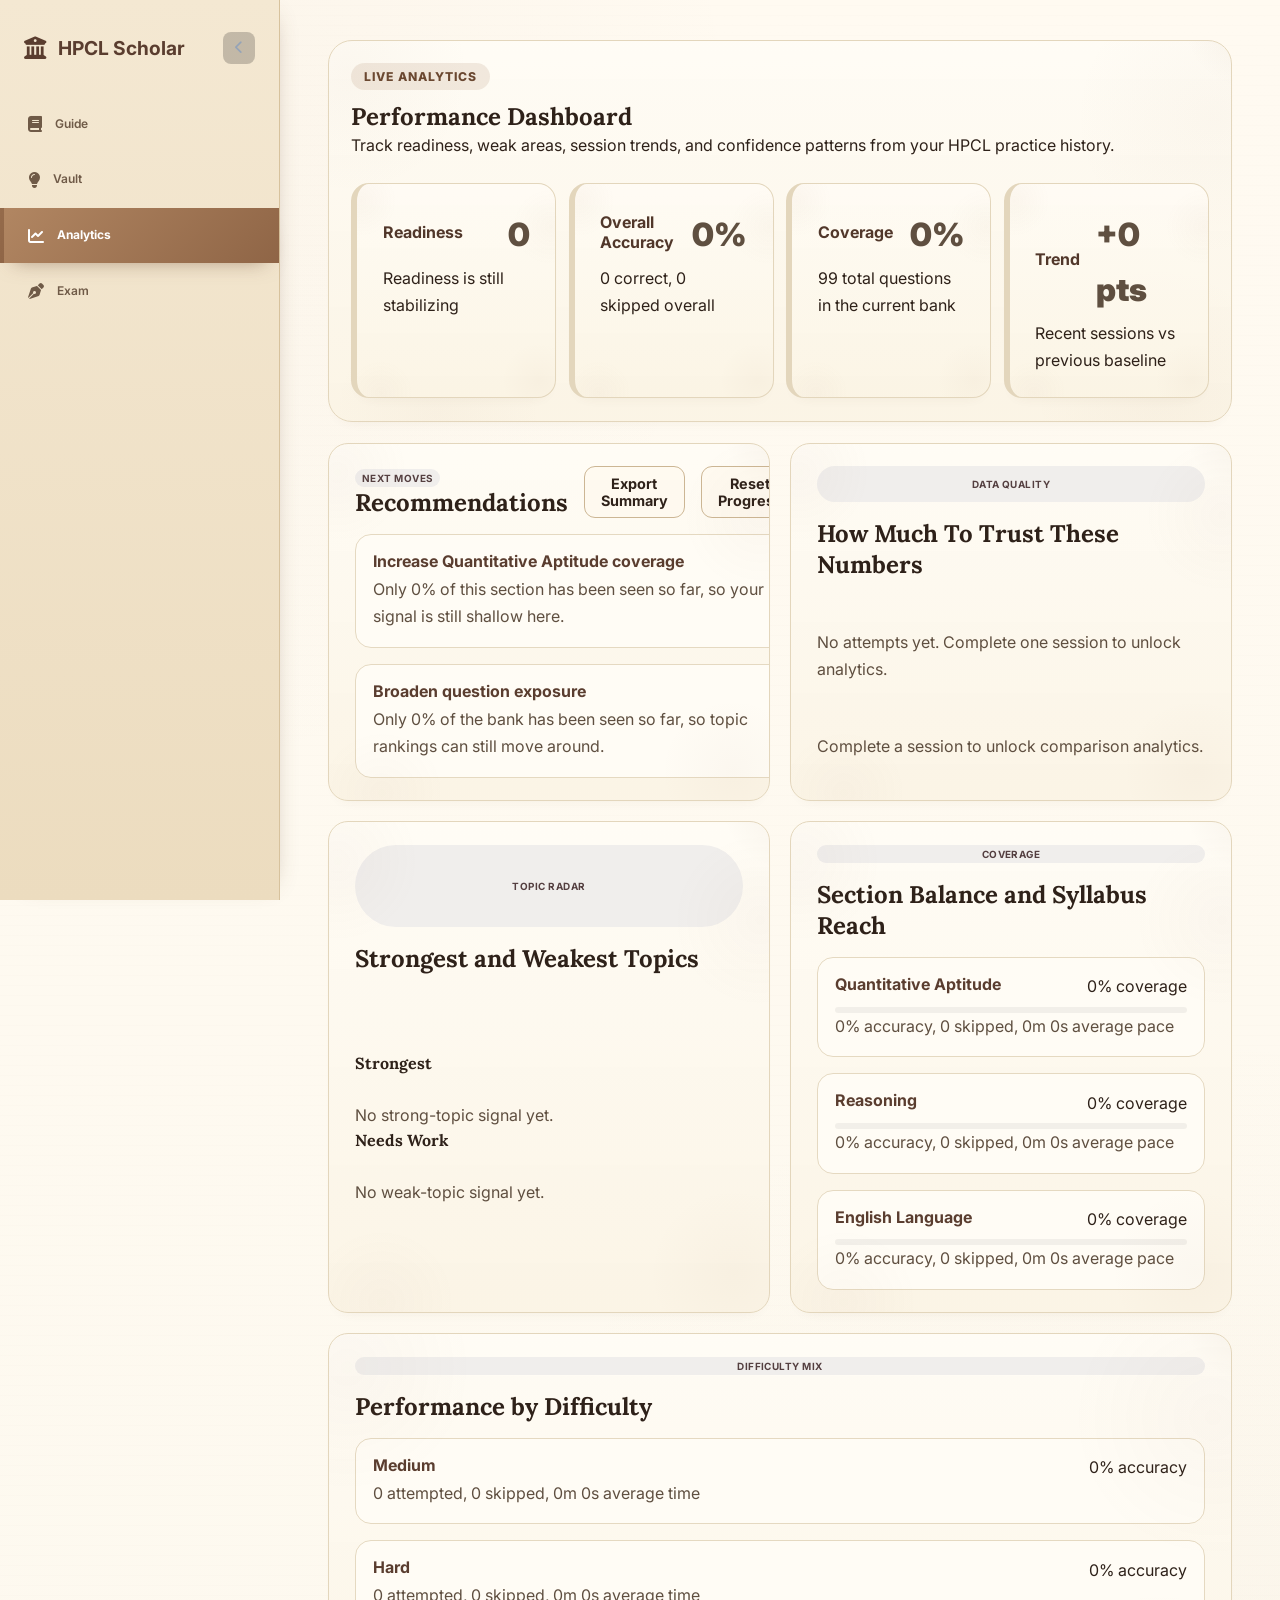
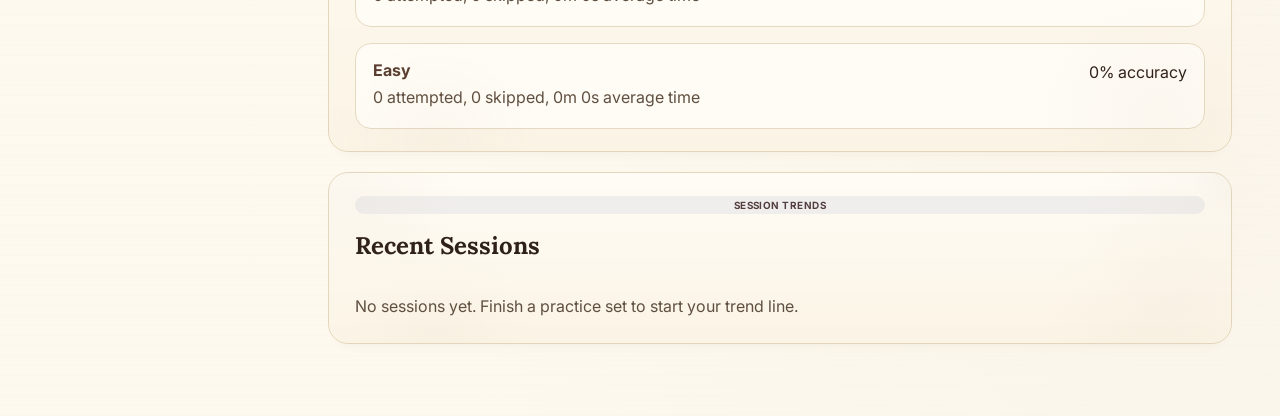
==== commit caebe5c7: "v2.1" ====
--- a/analytics.html
+++ b/analytics.html
@@ -16,6 +16,9 @@
     <nav class="sidebar">
         <div class="sidebar-header">
             <div class="logo"><i class="fas fa-university"></i><span>HPCL Scholar</span></div>
+            <button class="sidebar-toggle" id="sidebarToggle" aria-label="Toggle Sidebar">
+                <i class="fas fa-chevron-left"></i>
+            </button>
         </div>
         <ul class="nav-links">
             <li><a class="nav-item" href="learn.html"><i class="fas fa-book"></i><span>Guide</span></a></li>
@@ -44,16 +47,19 @@
                             <span class="tiny-pill">Next Moves</span>
                             <h2>Recommendations</h2>
                         </div>
-                        <button class="btn btn-outline btn-compact" id="exportAnalyticsBtn" type="button">Export Summary</button>
+                        <div class="exam-config-actions">
+                            <button class="btn btn-outline btn-compact" id="exportAnalyticsBtn" type="button">Export Summary</button>
+                            <button class="btn btn-outline btn-compact" id="resetAnalyticsBtn" type="button">Reset Progress</button>
+                        </div>
                     </div>
                     <div id="recommendationsPanel" class="recommendations-stack"></div>
                 </div>
 
                 <div class="card analytics-panel">
                     <span class="tiny-pill">Data Quality</span>
-                    <h2>Insight Confidence</h2>
+                    <h2>How Much To Trust These Numbers</h2>
                     <p id="dataQualityNote" class="helper-text"></p>
-                    <div id="comparisonPanel" class="comparison-grid"></div>
+                    <div id="comparisonPanel" class="metric-stack"></div>
                 </div>
             </div>
 
@@ -86,12 +92,6 @@
                     <h2>Performance by Difficulty</h2>
                     <div id="difficultyPanel" class="metric-stack"></div>
                 </div>
-
-                <div class="card analytics-panel">
-                    <span class="tiny-pill">Mistake Signals</span>
-                    <h2>Confidence and Error Types</h2>
-                    <div id="mistakePanel" class="metric-stack"></div>
-                </div>
             </div>
 
             <div class="card analytics-panel analytics-panel-wide">
--- a/css/core.css
+++ b/css/core.css
@@ -65,6 +65,11 @@
   flex-direction: column;
   z-index: 1000;
   box-shadow: 15px 0 40px -20px rgba(0, 0, 0, 0.2);
+  transition: width 0.3s cubic-bezier(0.4, 0, 0.2, 1);
+}
+
+.sidebar.collapsed {
+  width: 80px;
 }
 
 .sidebar-header {
@@ -81,6 +86,50 @@
   align-items: center;
   gap: 0.75rem;
   color: white;
+  white-space: nowrap;
+}
+
+.sidebar.collapsed .logo span {
+  display: none;
+}
+
+.sidebar.collapsed .logo {
+  justify-content: center;
+}
+
+.sidebar-toggle {
+  background: rgba(0, 0, 0, 0.2);
+  border: none;
+  color: #94a3b8;
+  width: 32px;
+  height: 32px;
+  border-radius: 8px;
+  display: flex;
+  align-items: center;
+  justify-content: center;
+  cursor: pointer;
+  transition: background 0.2s;
+}
+
+.sidebar-toggle:hover {
+  background: rgba(255, 255, 255, 0.2);
+}
+
+.sidebar.collapsed .sidebar-toggle {
+  position: absolute;
+  bottom: 2rem;
+  left: 50%;
+  transform: translateX(-50%);
+}
+
+.sidebar.collapsed .sidebar-toggle i {
+  transform: rotate(180deg);
+}
+
+@media (max-width: 980px) {
+  .sidebar-toggle {
+    display: none;
+  }
 }
 
 .nav-links {
@@ -106,6 +155,21 @@
   gap: 0.8rem;
   width: 100%;
   text-decoration: none;
+  white-space: nowrap;
+}
+
+.sidebar.collapsed .nav-item span {
+  display: none;
+}
+
+.sidebar.collapsed .nav-item {
+  justify-content: center;
+  padding: 1.1rem 0;
+  gap: 0;
+}
+
+.sidebar.collapsed .nav-item i {
+  font-size: 1.2rem;
 }
 
 .nav-item:hover {
@@ -126,6 +190,11 @@
   max-width: 1500px;
   position: relative;
   z-index: 1;
+  transition: margin-left 0.3s cubic-bezier(0.4, 0, 0.2, 1);
+}
+
+.main.collapsed {
+  margin-left: 80px;
 }
 
 /* Mobile Fix: Absolute Separation */
--- a/css/components.css
+++ b/css/components.css
@@ -110,17 +110,17 @@
 }
 
 .topic-pill {
-  padding: 0.32rem 0.72rem;
+  padding: 0.25rem 0.6rem;
   background: color-mix(in srgb, var(--accent) 12%, transparent);
   color: color-mix(in srgb, var(--accent) 95%, #0f766e);
-  font-size: 0.74rem;
+  font-size: 0.68rem;
 }
 
 .tiny-pill {
-  padding: 0.28rem 0.56rem;
+  padding: 0.2rem 0.45rem;
   background: color-mix(in srgb, var(--primary) 9%, white);
   color: color-mix(in srgb, var(--primary) 90%, #1d4ed8);
-  font-size: 0.68rem;
+  font-size: 0.62rem;
   text-transform: uppercase;
   letter-spacing: 0.05em;
 }
--- a/css/views.css
+++ b/css/views.css
@@ -459,7 +459,16 @@
 .analytics-overview-grid,
 .comparison-grid,
 .result-insight-grid {
-  grid-template-columns: repeat(auto-fit, minmax(180px, 1fr));
+  grid-template-columns: repeat(2, 1fr);
+  gap: 0.8rem;
+}
+
+@media (min-width: 600px) {
+  .analytics-overview-grid,
+  .comparison-grid,
+  .result-insight-grid {
+    grid-template-columns: repeat(auto-fit, minmax(180px, 1fr));
+  }
 }
 
 .confidence-chip {
@@ -653,13 +662,45 @@
     flex: 1;
   }
 
-  .confidence-controls,
+  .confidence-controls {
+    grid-template-columns: repeat(2, 1fr);
+  }
+
   .analytics-overview-grid,
   .comparison-grid,
-  .result-insight-grid,
+  .result-insight-grid {
+    grid-template-columns: repeat(2, 1fr);
+    gap: 0.6rem;
+  }
+
   .analytics-dashboard-grid,
   .dual-column-grid {
     grid-template-columns: 1fr;
+  }
+}
+
+/* Tablet Optimizations: Better use of space on medium screens */
+@media (min-width: 768px) and (max-width: 1024px) {
+  .analytics-dashboard-grid,
+  .dual-column-grid {
+    grid-template-columns: repeat(2, 1fr) !important;
+    gap: 1.5rem !important;
+  }
+
+  .analytics-overview-grid,
+  .comparison-grid,
+  .result-insight-grid {
+    grid-template-columns: repeat(4, 1fr) !important;
+  }
+  
+  .main {
+    padding: 2rem 1.5rem !important;
+  }
+  
+  .panel-head {
+    flex-direction: column;
+    align-items: flex-start;
+    gap: 1rem;
   }
 }
 
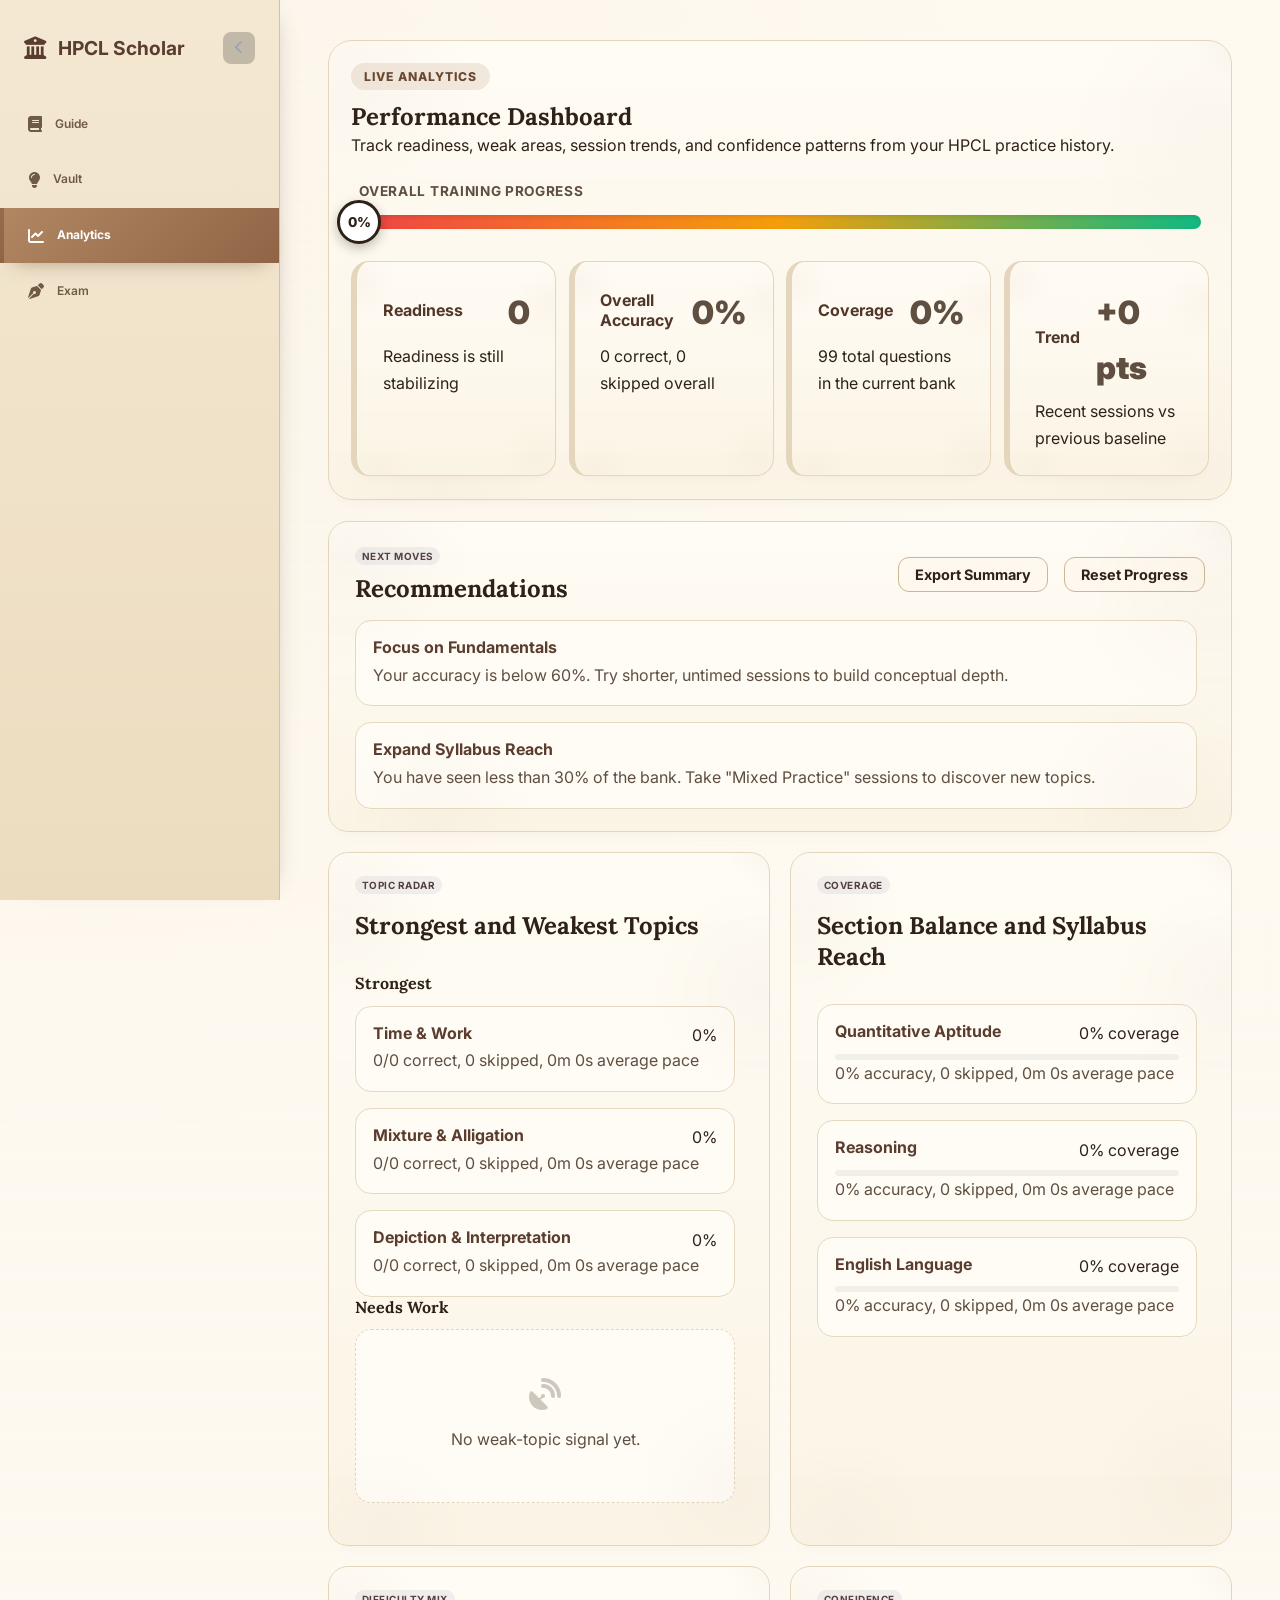
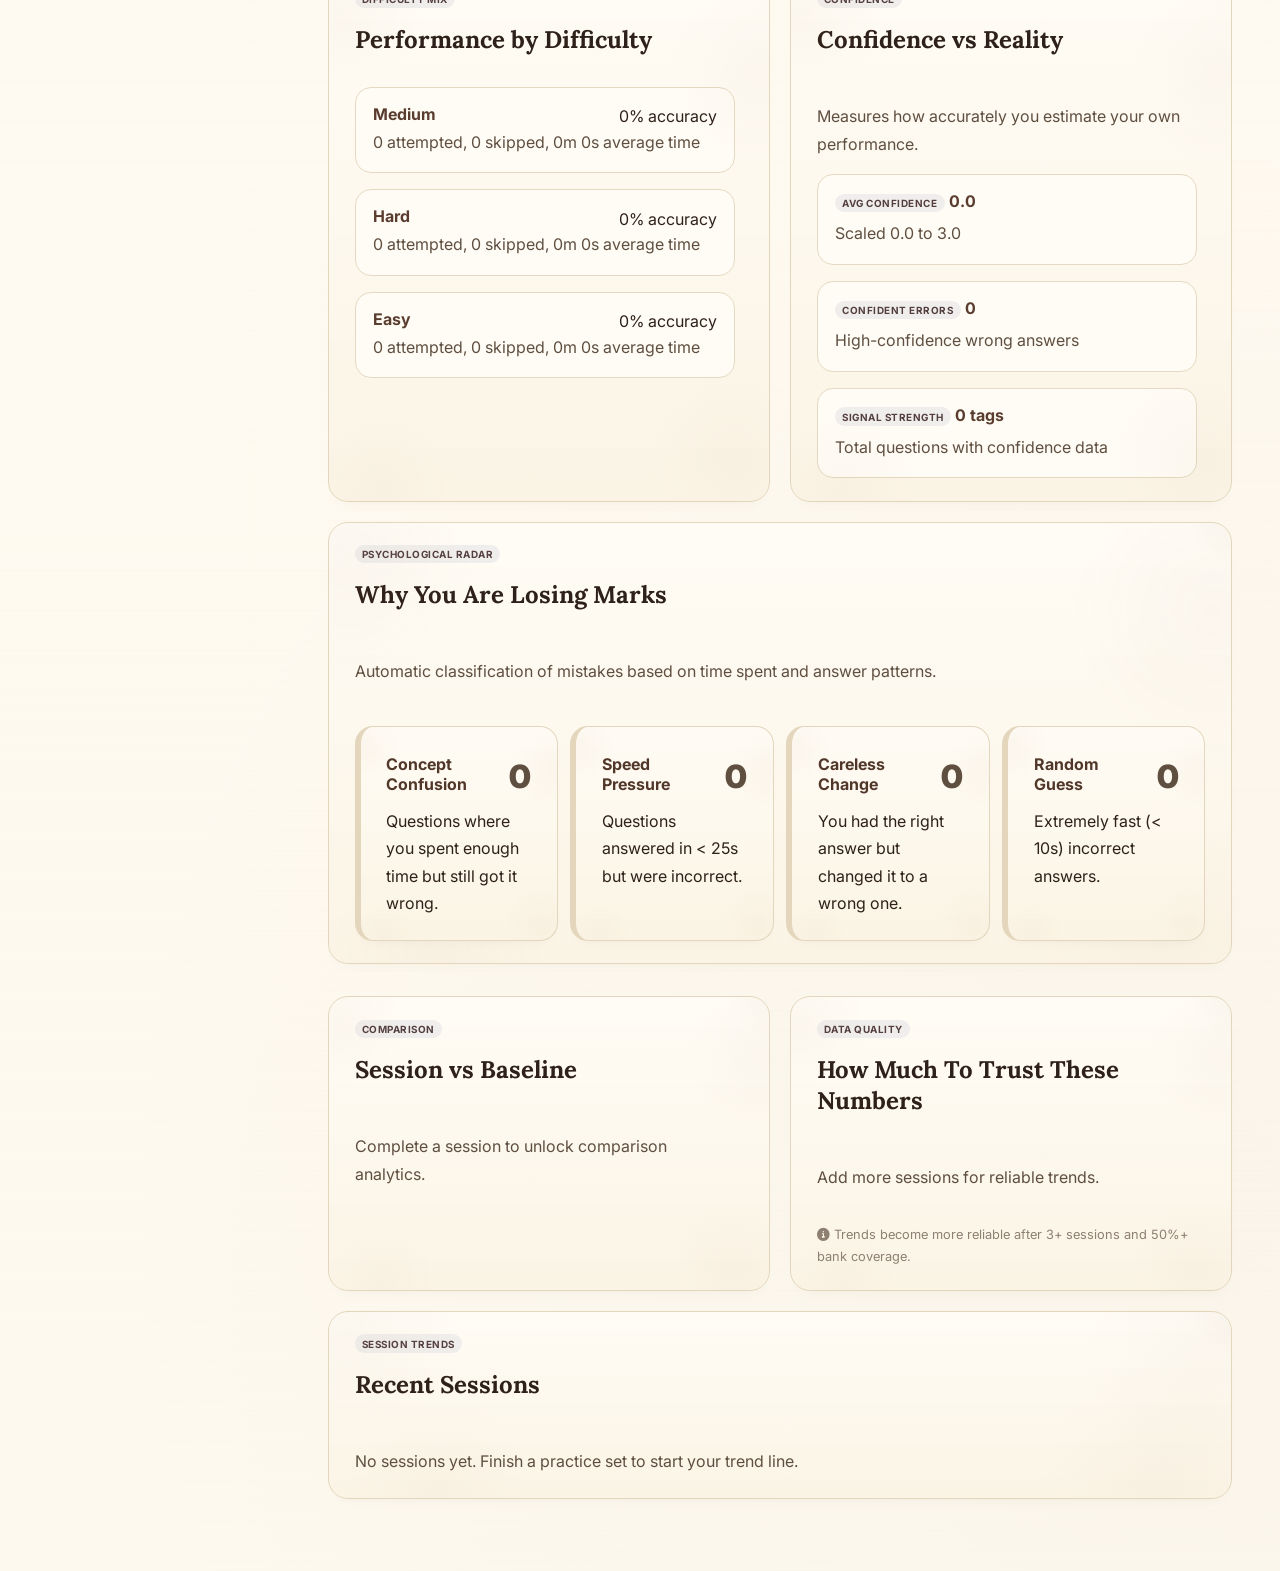
==== commit cbb8a0be: "v2.3" ====
--- a/analytics.html
+++ b/analytics.html
@@ -1,16 +1,20 @@
 <!DOCTYPE html>
 <html lang="en">
+
 <head>
     <meta charset="UTF-8">
     <meta name="viewport" content="width=device-width, initial-scale=1.0">
     <title>Analytics - HPCL Scholar</title>
-    <link href="https://fonts.googleapis.com/css2?family=Inter:wght@400;500;600;700&family=Lora:wght@500;600;700&display=swap" rel="stylesheet">
+    <link
+        href="https://fonts.googleapis.com/css2?family=Inter:wght@400;500;600;700&family=Lora:wght@500;600;700&display=swap"
+        rel="stylesheet">
     <link rel="stylesheet" href="https://cdnjs.cloudflare.com/ajax/libs/font-awesome/6.4.0/css/all.min.css">
     <link rel="stylesheet" href="css/core.css">
     <link rel="stylesheet" href="css/themes.css">
     <link rel="stylesheet" href="css/components.css">
     <link rel="stylesheet" href="css/views.css">
 </head>
+
 <body class="mouse-motion theme-vintage">
 
     <nav class="sidebar">
@@ -23,19 +27,28 @@
         <ul class="nav-links">
             <li><a class="nav-item" href="learn.html"><i class="fas fa-book"></i><span>Guide</span></a></li>
             <li><a class="nav-item" href="analyze.html"><i class="fas fa-lightbulb"></i><span>Vault</span></a></li>
-            <li><a class="nav-item active" href="analytics.html"><i class="fas fa-chart-line"></i><span>Analytics</span></a></li>
+            <li><a class="nav-item active" href="analytics.html"><i
+                        class="fas fa-chart-line"></i><span>Analytics</span></a></li>
             <li><a class="nav-item" href="exam.html"><i class="fas fa-pen-nib"></i><span>Exam</span></a></li>
         </ul>
     </nav>
 
     <main class="main">
-        <section id="analyze" class="view active">
+        <section id="analyticsView" class="view active">
             <header>
                 <span class="eyebrow">Live Analytics</span>
                 <h1>Performance Dashboard</h1>
                 <p>Track readiness, weak areas, session trends, and confidence patterns from your HPCL practice history.</p>
-                
+
                 <div class="hero-panel hero-panel-spaced">
+                    <div class="readiness-progress-container">
+                        <div class="readiness-label">Overall Training Progress</div>
+                        <div class="readiness-bar">
+                            <div class="readiness-tick" id="readinessTick">
+                                <span id="readinessTickValue">0%</span>
+                            </div>
+                        </div>
+                    </div>
                     <div class="analytics-overview-grid" id="analyticsOverviewGrid"></div>
                 </div>
             </header>
@@ -54,19 +67,14 @@
                     </div>
                     <div id="recommendationsPanel" class="recommendations-stack"></div>
                 </div>
-
-                <div class="card analytics-panel">
-                    <span class="tiny-pill">Data Quality</span>
-                    <h2>How Much To Trust These Numbers</h2>
-                    <p id="dataQualityNote" class="helper-text"></p>
-                    <div id="comparisonPanel" class="metric-stack"></div>
-                </div>
             </div>
 
             <div class="grid analytics-dashboard-grid">
                 <div class="card analytics-panel">
-                    <span class="tiny-pill">Topic Radar</span>
-                    <h2>Strongest and Weakest Topics</h2>
+                    <div class="panel-header-group">
+                        <span class="tiny-pill">Topic Radar</span>
+                        <h2>Strongest and Weakest Topics</h2>
+                    </div>
                     <div class="dual-column-grid">
                         <div>
                             <h3 class="section-subtitle">Strongest</h3>
@@ -80,23 +88,74 @@
                 </div>
 
                 <div class="card analytics-panel">
-                    <span class="tiny-pill">Coverage</span>
-                    <h2>Section Balance and Syllabus Reach</h2>
-                    <div id="coveragePanel" class="metric-stack"></div>
+                    <div class="panel-header-group">
+                        <span class="tiny-pill">Coverage</span>
+                        <h2>Section Balance and Syllabus Reach</h2>
+                    </div>
+                    <div>
+                        <div id="coveragePanel" class="metric-stack"></div>
+                    </div>
                 </div>
             </div>
 
             <div class="grid analytics-dashboard-grid">
                 <div class="card analytics-panel">
-                    <span class="tiny-pill">Difficulty Mix</span>
-                    <h2>Performance by Difficulty</h2>
-                    <div id="difficultyPanel" class="metric-stack"></div>
+                    <div class="panel-header-group">
+                        <span class="tiny-pill">Difficulty Mix</span>
+                        <h2>Performance by Difficulty</h2>
+                    </div>
+                    <div>
+                        <div id="difficultyPanel" class="metric-stack"></div>
+                    </div>
+                </div>
+
+                <div class="card analytics-panel">
+                    <div class="panel-header-group">
+                        <span class="tiny-pill">Confidence</span>
+                        <h2>Confidence vs Reality</h2>
+                    </div>
+                    <p class="helper-text">Measures how accurately you estimate your own performance.</p>
+                    <div>
+                        <div id="confidencePanel" class="metric-stack"></div>
+                    </div>
                 </div>
             </div>
 
             <div class="card analytics-panel analytics-panel-wide">
-                <span class="tiny-pill">Session Trends</span>
-                <h2>Recent Sessions</h2>
+                <div class="panel-header-group">
+                    <span class="tiny-pill">Psychological Radar</span>
+                    <h2>Why You Are Losing Marks</h2>
+                </div>
+                <p class="helper-text">Automatic classification of mistakes based on time spent and answer patterns.</p>
+                <div id="mistakePanel" class="analytics-overview-grid" style="margin-top: 1.5rem;"></div>
+            </div>
+
+            <div class="grid analytics-dashboard-grid">
+                <div class="card analytics-panel">
+                    <div class="panel-header-group">
+                        <span class="tiny-pill">Comparison</span>
+                        <h2>Session vs Baseline</h2>
+                    </div>
+                    <div id="comparisonPanel" class="metric-stack"></div>
+                </div>
+
+                <div class="card analytics-panel">
+                    <div class="panel-header-group">
+                        <span class="tiny-pill">Data Quality</span>
+                        <h2>How Much To Trust These Numbers</h2>
+                    </div>
+                    <p id="dataQualityNote" class="helper-text">Analyzing your practice data...</p>
+                    <p class="helper-text" style="font-size: 0.8rem; margin-top: 1rem; opacity: 0.7;">
+                        <i class="fas fa-info-circle"></i> Trends become more reliable after 3+ sessions and 50%+ bank coverage.
+                    </p>
+                </div>
+            </div>
+
+            <div class="card analytics-panel analytics-panel-wide">
+                <div class="panel-header-group">
+                    <span class="tiny-pill">Session Trends</span>
+                    <h2>Recent Sessions</h2>
+                </div>
                 <div id="recentSessionsPanel" class="recent-session-list"></div>
             </div>
         </section>
@@ -108,4 +167,5 @@
     <script src="js/analyze.js"></script>
     <script src="js/app.js"></script>
 </body>
-</html>
+
+</html>
--- a/css/core.css
+++ b/css/core.css
@@ -179,7 +179,8 @@
 
 .nav-item.active {
   background: color-mix(in srgb, var(--accent) 10%, transparent);
-  color: #5a3d2f; /* Dark Mahogany for laptop */
+  color: #5a3d2f;
+  /* Dark Mahogany for laptop */
   font-weight: 700;
 }
 
@@ -222,9 +223,10 @@
     border-bottom: 1px solid rgba(0, 0, 0, 0.05) !important;
     background: var(--sidebar-bg) !important;
     display: flex !important;
-    justify-content: center !important; /* Centered Logo */
+    justify-content: center !important;
+    /* Centered Logo */
     align-items: center !important;
-    box-shadow: inset 0 -1px 0 rgba(255,255,255,0.4);
+    box-shadow: inset 0 -1px 0 rgba(255, 255, 255, 0.4);
   }
 
   .logo {
@@ -266,12 +268,14 @@
   }
 
   .nav-item:active {
-    transform: scale(0.96); /* Haptic feel */
-    background: rgba(0,0,0,0.05);
+    transform: scale(0.96);
+    /* Haptic feel */
+    background: rgba(0, 0, 0, 0.05);
   }
 
   .nav-item.active {
-    background: transparent !important; /* Removed white faded overlay */
+    background: transparent !important;
+    /* Removed white faded overlay */
     color: var(--accent) !important;
   }
 
@@ -290,7 +294,8 @@
   .main {
     margin-left: 0 !important;
     margin-top: var(--mobile-header-height) !important;
-    padding: 2.5rem 1.25rem !important; /* More padding for zoom feel */
+    padding: 2.5rem 1.25rem !important;
+    /* More padding for zoom feel */
     z-index: 1 !important;
   }
 
@@ -301,11 +306,13 @@
   }
 
   header h1 {
-    font-size: 3.5rem !important; /* Massive headings */
+    font-size: 3.5rem !important;
+    /* Massive headings */
   }
 
   header p {
-    font-size: 1.6rem !important; /* Ultra-large descriptions */
+    font-size: 1.6rem !important;
+    /* Ultra-large descriptions */
     line-height: 1.4 !important;
   }
 }
@@ -328,11 +335,10 @@
   }
 }
 
-  .nav-item span {
-    font-size: 0.75rem !important;
-  }
-
-  .logo span {
-    font-size: 1.2rem !important;
-  }
-}
+.nav-item span {
+  font-size: 0.75rem !important;
+}
+
+.logo span {
+  font-size: 1.2rem !important;
+}
--- a/css/components.css
+++ b/css/components.css
@@ -72,6 +72,11 @@
   gap: 1rem;
 }
 
+.analytics-panel {
+  display: grid;
+  gap: 1rem;
+}
+
 .helper-text {
   margin-top: 1rem;
   color: var(--text-muted);
@@ -117,12 +122,24 @@
 }
 
 .tiny-pill {
+  display: inline-flex;
+  width: fit-content;
   padding: 0.2rem 0.45rem;
   background: color-mix(in srgb, var(--primary) 9%, white);
   color: color-mix(in srgb, var(--primary) 90%, #1d4ed8);
   font-size: 0.62rem;
   text-transform: uppercase;
   letter-spacing: 0.05em;
+  justify-self: start;
+  align-self: start;
+  margin-bottom: 0.5rem;
+}
+
+.panel-header-group {
+  display: flex;
+  flex-direction: column;
+  gap: 0.5rem;
+  margin-bottom: 1rem;
 }
 
 .badge {
--- a/css/views.css
+++ b/css/views.css
@@ -83,6 +83,7 @@
 .topic-card {
   display: grid;
   gap: 1.15rem;
+  cursor: pointer;
 }
 
 .topic-card-top,
@@ -513,6 +514,23 @@
 .recent-session-list {
   display: grid;
   gap: 1rem;
+  max-height: 520px;
+  overflow-y: auto;
+  padding-right: 0.5rem;
+}
+
+/* Custom Scrollbar for these lists */
+.metric-stack::-webkit-scrollbar,
+.topic-signal-list::-webkit-scrollbar,
+.recent-session-list::-webkit-scrollbar {
+  width: 5px;
+}
+
+.metric-stack::-webkit-scrollbar-thumb,
+.topic-signal-list::-webkit-scrollbar-thumb,
+.recent-session-list::-webkit-scrollbar-thumb {
+  background: color-mix(in srgb, var(--border) 60%, transparent);
+  border-radius: 10px;
 }
 
 .recommendation-item,
@@ -541,8 +559,10 @@
 }
 
 .analytics-panel {
-  display: grid;
+  display: flex;
+  flex-direction: column;
   gap: 1rem;
+  height: 100%;
 }
 
 .analytics-panel-wide {
@@ -821,3 +841,72 @@
 body.theme-vintage .mobile-banner-text {
   color: #563716;
 }
+
+/* Overall Progress Bar */
+.readiness-progress-container {
+    margin-bottom: 2rem;
+    width: 100%;
+    padding: 0 0.5rem;
+}
+
+.readiness-label {
+    font-size: 0.85rem;
+    font-weight: 700;
+    margin-bottom: 1rem;
+    color: var(--text-muted);
+    text-transform: uppercase;
+    letter-spacing: 0.05em;
+}
+
+.readiness-bar {
+    height: 14px;
+    background: linear-gradient(to right, #ef4444 0%, #f59e0b 50%, #10b981 100%);
+    border-radius: 999px;
+    position: relative;
+    box-shadow: inset 0 2px 4px rgba(0,0,0,0.1);
+}
+
+.readiness-tick {
+    position: absolute;
+    top: 50%;
+    left: 0%; /* Dynamic */
+    transform: translate(-50%, -50%);
+    width: 44px; /* Slightly larger for text */
+    height: 44px;
+    background: white;
+    border: 3px solid var(--text-main);
+    border-radius: 50%;
+    display: flex;
+    align-items: center;
+    justify-content: center;
+    box-shadow: 0 4px 12px rgba(0,0,0,0.25);
+    color: var(--text-main);
+    font-size: 0.85rem;
+    font-weight: 800;
+    transition: left 1.5s cubic-bezier(0.34, 1.56, 0.64, 1);
+    z-index: 2;
+}
+
+.readiness-tick i {
+    filter: drop-shadow(0 1px 1px rgba(0,0,0,0.1));
+}
+
+.empty-state-card {
+    display: flex;
+    flex-direction: column;
+    align-items: center;
+    justify-content: center;
+    padding: 3rem 1.5rem;
+    text-align: center;
+    background: color-mix(in srgb, var(--card-bg) 94%, white);
+    border: 1px dashed var(--border);
+    border-radius: 16px;
+    color: var(--text-muted);
+    gap: 1rem;
+    width: 100%;
+}
+
+.empty-state-card i {
+    font-size: 2rem;
+    opacity: 0.3;
+}
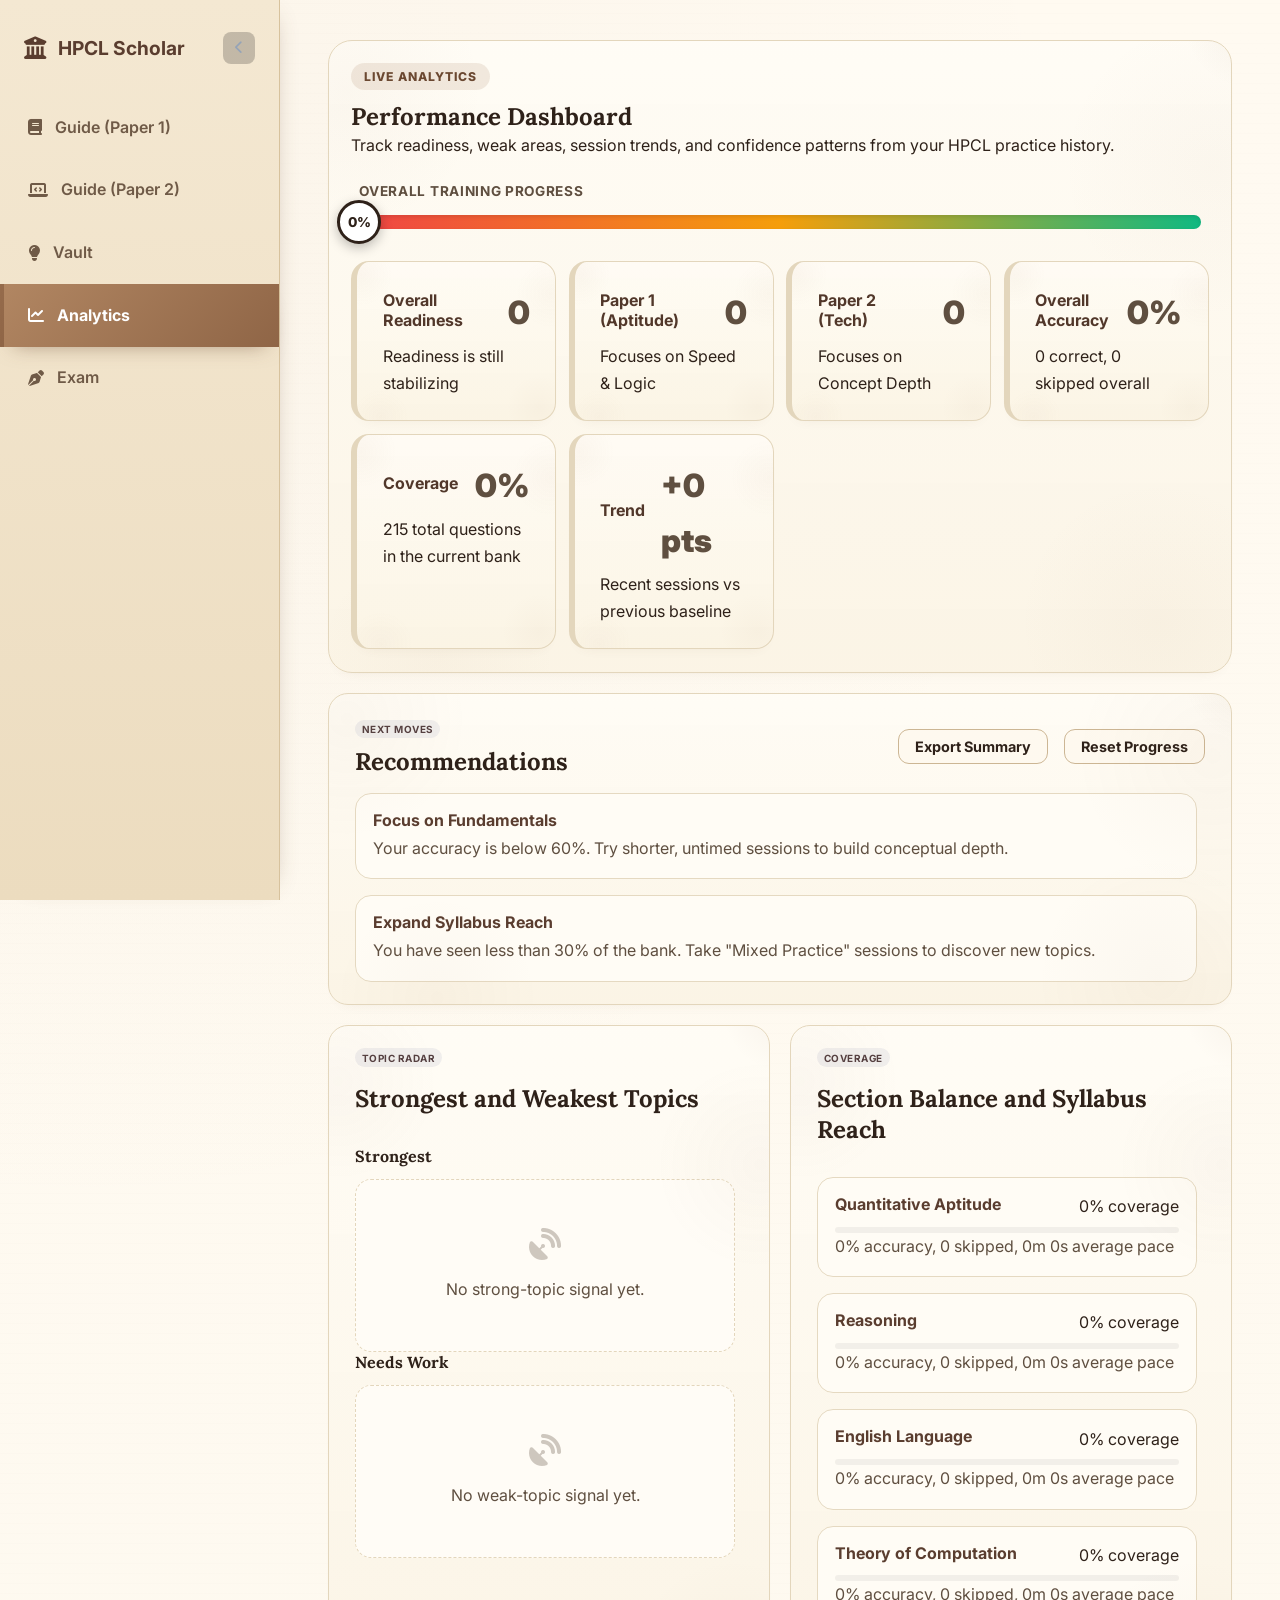
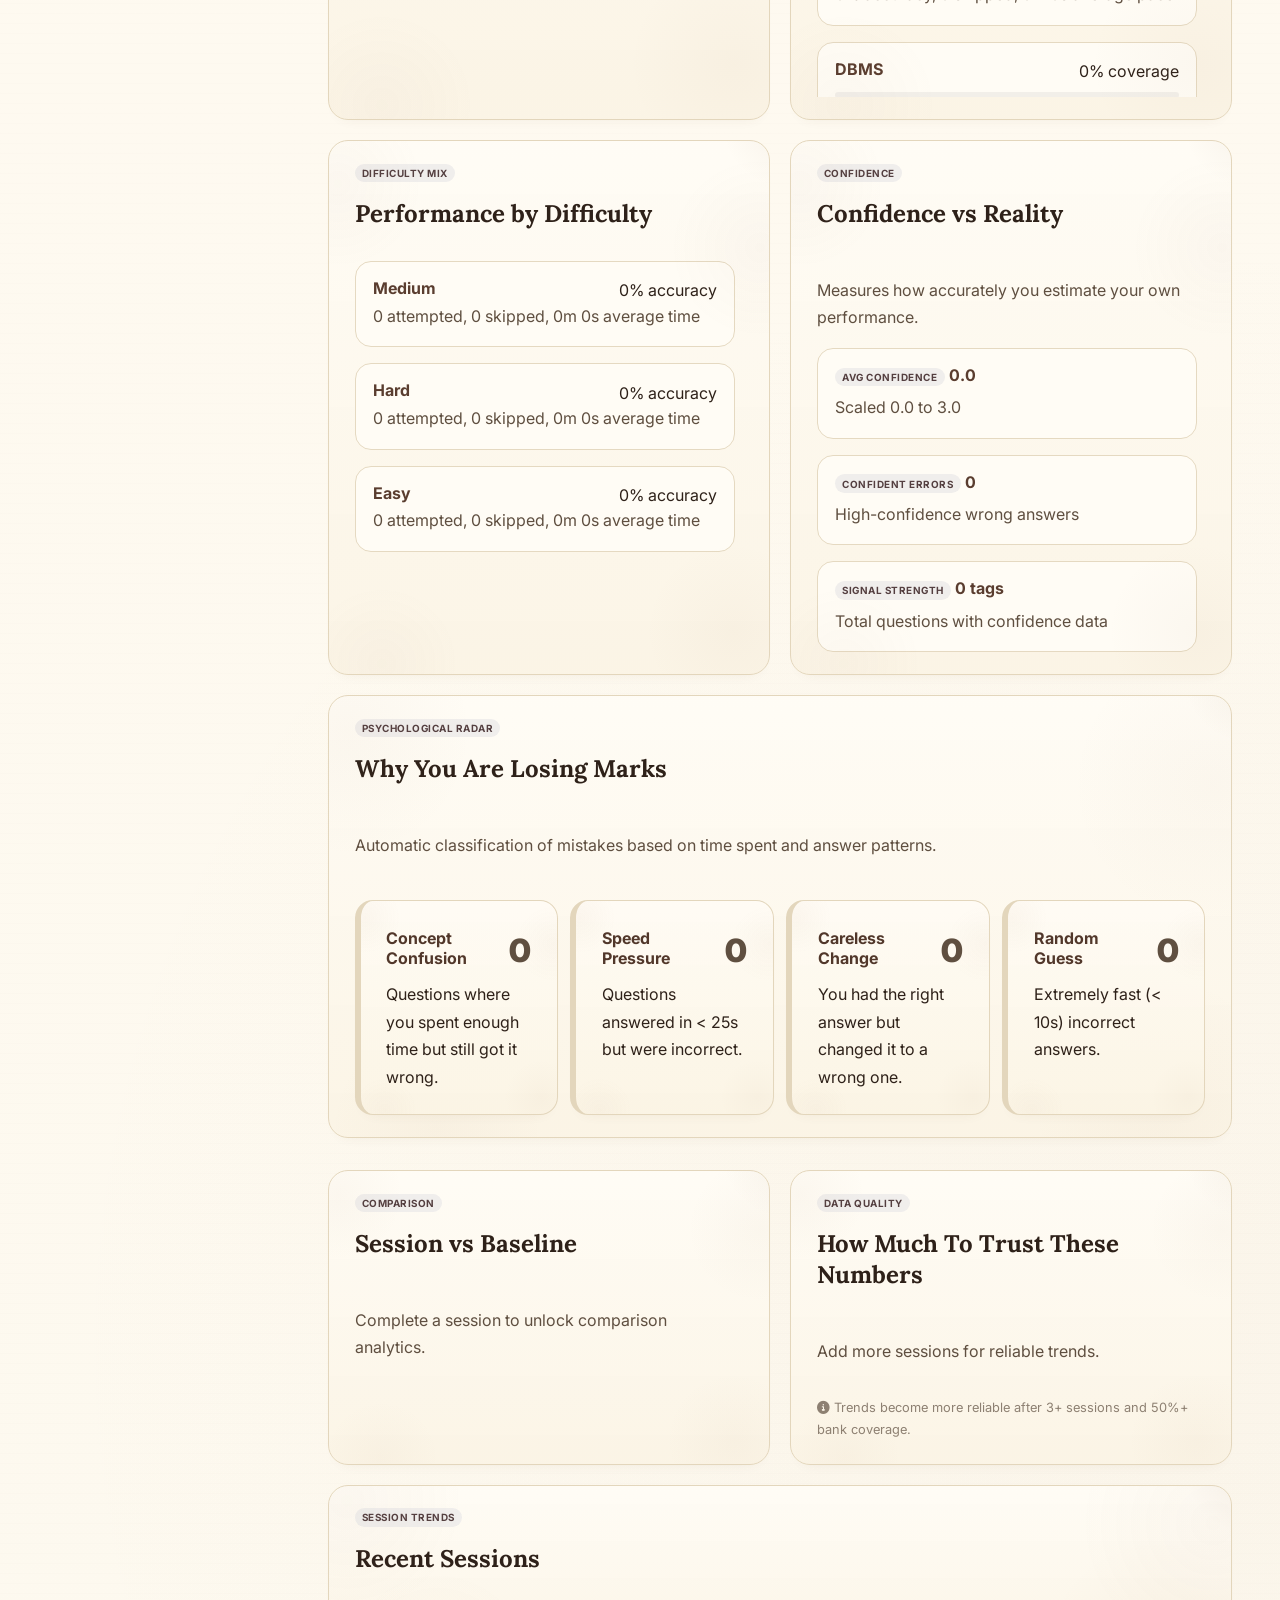
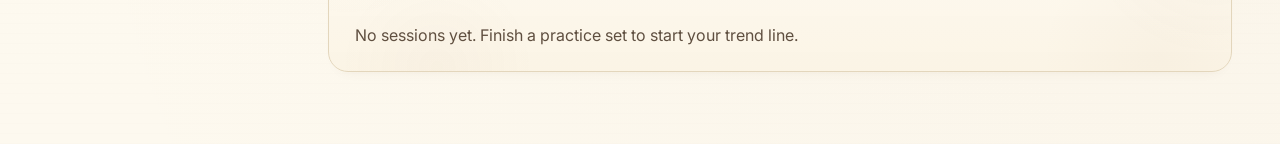
==== commit bc284994: "v3" ====
--- a/analytics.html
+++ b/analytics.html
@@ -25,10 +25,10 @@
             </button>
         </div>
         <ul class="nav-links">
-            <li><a class="nav-item" href="learn.html"><i class="fas fa-book"></i><span>Guide</span></a></li>
+            <li><a class="nav-item" href="learn.html"><i class="fas fa-book"></i><span>Guide (Paper 1)</span></a></li>
+            <li><a class="nav-item" href="paper2-learn.html"><i class="fas fa-laptop-code"></i><span>Guide (Paper 2)</span></a></li>
             <li><a class="nav-item" href="analyze.html"><i class="fas fa-lightbulb"></i><span>Vault</span></a></li>
-            <li><a class="nav-item active" href="analytics.html"><i
-                        class="fas fa-chart-line"></i><span>Analytics</span></a></li>
+            <li><a class="nav-item active" href="analytics.html"><i class="fas fa-chart-line"></i><span>Analytics</span></a></li>
             <li><a class="nav-item" href="exam.html"><i class="fas fa-pen-nib"></i><span>Exam</span></a></li>
         </ul>
     </nav>
@@ -38,7 +38,8 @@
             <header>
                 <span class="eyebrow">Live Analytics</span>
                 <h1>Performance Dashboard</h1>
-                <p>Track readiness, weak areas, session trends, and confidence patterns from your HPCL practice history.</p>
+                <p>Track readiness, weak areas, session trends, and confidence patterns from your HPCL practice history.
+                </p>
 
                 <div class="hero-panel hero-panel-spaced">
                     <div class="readiness-progress-container">
@@ -61,8 +62,10 @@
                             <h2>Recommendations</h2>
                         </div>
                         <div class="exam-config-actions">
-                            <button class="btn btn-outline btn-compact" id="exportAnalyticsBtn" type="button">Export Summary</button>
-                            <button class="btn btn-outline btn-compact" id="resetAnalyticsBtn" type="button">Reset Progress</button>
+                            <button class="btn btn-outline btn-compact" id="exportAnalyticsBtn" type="button">Export
+                                Summary</button>
+                            <button class="btn btn-outline btn-compact" id="resetAnalyticsBtn" type="button">Reset
+                                Progress</button>
                         </div>
                     </div>
                     <div id="recommendationsPanel" class="recommendations-stack"></div>
@@ -146,7 +149,8 @@
                     </div>
                     <p id="dataQualityNote" class="helper-text">Analyzing your practice data...</p>
                     <p class="helper-text" style="font-size: 0.8rem; margin-top: 1rem; opacity: 0.7;">
-                        <i class="fas fa-info-circle"></i> Trends become more reliable after 3+ sessions and 50%+ bank coverage.
+                        <i class="fas fa-info-circle"></i> Trends become more reliable after 3+ sessions and 50%+ bank
+                        coverage.
                     </p>
                 </div>
             </div>
@@ -162,6 +166,7 @@
     </main>
 
     <script src="js/data.js"></script>
+    <script src="js/paper2-data.js"></script>
     <script src="js/storage.js"></script>
     <script src="js/common.js"></script>
     <script src="js/analyze.js"></script>
--- a/css/core.css
+++ b/css/core.css
@@ -14,7 +14,7 @@
   --shadow: 0 10px 30px -15px rgba(62, 39, 35, 0.2);
   --mx: 50vw;
   --my: 18vh;
-  --mobile-header-height: 120px;
+  --mobile-header-height: 70px;
 }
 
 * {
@@ -206,27 +206,23 @@
 
   .sidebar {
     width: 100% !important;
-    height: var(--mobile-header-height) !important;
+    height: 72px !important; /* Fixed height for better control */
     position: fixed !important;
-    top: 0 !important;
+    top: auto !important;
+    bottom: 0 !important;
     left: 0 !important;
     padding: 0 !important;
-    flex-direction: column !important;
+    flex-direction: row !important;
     z-index: 9999 !important;
-    background: var(--sidebar-bg) !important;
-    box-shadow: 0 10px 40px rgba(0, 0, 0, 0.4) !important;
+    background: color-mix(in srgb, var(--sidebar-bg) 85%, transparent) !important;
+    backdrop-filter: blur(12px) !important;
+    -webkit-backdrop-filter: blur(12px) !important;
+    box-shadow: 0 -8px 24px rgba(0, 0, 0, 0.12) !important;
+    border-top: 1px solid color-mix(in srgb, var(--border) 40%, transparent) !important;
   }
 
   .sidebar-header {
-    height: 52px !important;
-    padding: 0 1.5rem !important;
-    border-bottom: 1px solid rgba(0, 0, 0, 0.05) !important;
-    background: var(--sidebar-bg) !important;
-    display: flex !important;
-    justify-content: center !important;
-    /* Centered Logo */
-    align-items: center !important;
-    box-shadow: inset 0 -1px 0 rgba(255, 255, 255, 0.4);
+    display: none !important;
   }
 
   .logo {
@@ -241,61 +237,62 @@
   }
 
   .nav-links {
-    display: grid !important;
-    grid-template-columns: repeat(4, 1fr) !important;
+    display: flex !important;
+    flex-direction: row !important;
     width: 100% !important;
-    height: calc(var(--mobile-header-height) - 52px) !important;
+    height: 100% !important;
     padding: 0 !important;
     margin: 0 !important;
     background: var(--sidebar-bg) !important;
+    justify-content: space-around;
   }
 
   .nav-item {
-    border-left: none;
-    border-right: 1px solid rgba(0, 0, 0, 0.03);
+    border: none !important;
     height: 100%;
-    padding: 0;
+    padding: 0.5rem 0;
     margin: 0;
     flex-direction: column;
     justify-content: center;
     align-items: center;
-    gap: 0.1rem;
-    font-size: 0.95rem !important;
+    gap: 0.25rem;
+    font-size: 0.8rem !important;
     text-align: center;
-    transition: all 0.2s cubic-bezier(0.4, 0, 0.2, 1);
+    transition: all 0.25s cubic-bezier(0.4, 0, 0.2, 1);
     position: relative;
-    overflow: hidden;
-  }
-
-  .nav-item:active {
-    transform: scale(0.96);
-    /* Haptic feel */
-    background: rgba(0, 0, 0, 0.05);
+    color: var(--text-muted) !important;
+  }
+
+  .nav-item i {
+    font-size: 1.25rem !important;
+    margin-bottom: 2px;
+  }
+
+  .nav-item span {
+    font-size: 0.75rem !important;
+    font-weight: 600;
   }
 
   .nav-item.active {
     background: transparent !important;
-    /* Removed white faded overlay */
     color: var(--accent) !important;
   }
 
   .nav-item.active::after {
     content: "";
     position: absolute;
-    bottom: 0;
-    left: 15%;
-    right: 15%;
-    height: 5px;
-    background: var(--accent);
-    border-radius: 10px 10px 0 0;
-    box-shadow: 0 -4px 10px var(--accent);
+    top: 12px;
+    width: 32px;
+    height: 32px;
+    background: color-mix(in srgb, var(--accent) 12%, transparent);
+    border-radius: 12px;
+    z-index: -1;
   }
 
   .main {
     margin-left: 0 !important;
-    margin-top: var(--mobile-header-height) !important;
-    padding: 2.5rem 1.25rem !important;
-    /* More padding for zoom feel */
+    margin-top: 0 !important;
+    padding: 1.5rem 1rem 80px !important; /* Bottom padding for nav */
     z-index: 1 !important;
   }
 
@@ -306,14 +303,13 @@
   }
 
   header h1 {
-    font-size: 3.5rem !important;
-    /* Massive headings */
+    font-size: 1.6rem !important;
+    margin-bottom: 0.5rem;
   }
 
   header p {
-    font-size: 1.6rem !important;
-    /* Ultra-large descriptions */
-    line-height: 1.4 !important;
+    font-size: 0.95rem !important;
+    opacity: 0.8;
   }
 }
 
@@ -323,21 +319,18 @@
   }
 
   html {
-    font-size: 17px !important;
+    font-size: 16px !important;
   }
 
   .nav-item span {
-    font-size: 0.82rem !important;
+    font-size: 1rem !important;
   }
 
   .logo span {
-    font-size: 1.2rem !important;
-  }
-}
-
-.nav-item span {
-  font-size: 0.75rem !important;
-}
+    font-size: 1.4rem !important;
+  }
+}
+
 
 .logo span {
   font-size: 1.2rem !important;
--- a/css/themes.css
+++ b/css/themes.css
@@ -111,6 +111,7 @@
 body.theme-vintage .topic-summary,
 body.theme-vintage .strategy-card,
 body.theme-vintage .cbt-container,
+body.theme-vintage .cheatsheet-section,
 body.theme-vintage .modal-content {
   position: relative;
   background:
@@ -126,6 +127,7 @@
 body.theme-vintage .topic-summary::before,
 body.theme-vintage .strategy-card::before,
 body.theme-vintage .cbt-container::before,
+body.theme-vintage .cheatsheet-section::before,
 body.theme-vintage .modal-content::before {
   content: "";
   position: absolute;
--- a/css/components.css
+++ b/css/components.css
@@ -86,6 +86,8 @@
 .card {
   border-radius: 20px;
   transition: transform 0.22s ease, box-shadow 0.22s ease, border-color 0.22s ease;
+  user-select: none;
+  -webkit-user-select: none;
 }
 
 .card:hover {
@@ -250,11 +252,99 @@
 }
 /* Mobile Text Magnification: Maximum Visibility */
 @media (max-width: 980px) {
-  .card h2, .card h3 { font-size: 1.5rem !important; margin-bottom: 0.9rem !important; }
-  .card p { font-size: 1rem !important; line-height: 1.55 !important; }
-  .stat strong { font-size: 1.55rem !important; }
-  .stat span { font-size: 1rem !important; }
-  .btn { font-size: 1rem !important; padding: 0.95rem 1.35rem !important; }
-  .topic-pill { font-size: 0.85rem !important; padding: 0.45rem 0.9rem !important; }
-  .insight-box { font-size: 1rem !important; padding: 1rem !important; }
-}
+  .card { padding: 1.1rem !important; }
+  .card h2 { font-size: 1.4rem !important; margin-bottom: 0.5rem !important; }
+  .card h3 { font-size: 1.1rem !important; margin-bottom: 0.4rem !important; }
+  .card p { font-size: 0.95rem !important; line-height: 1.5 !important; }
+  
+  .stat-row {
+    display: grid !important;
+    grid-template-columns: repeat(2, 1fr) !important;
+    gap: 0.75rem !important;
+  }
+  
+  .stat { padding: 1rem !important; }
+  .stat strong { font-size: 0.85rem !important; text-transform: uppercase; letter-spacing: 0.05em; }
+  .stat span { font-size: 1.1rem !important; font-weight: 800; }
+  .stat p { font-size: 0.75rem !important; line-height: 1.3 !important; }
+  
+  .btn { font-size: 1rem !important; padding: 0.85rem 1.25rem !important; min-height: 48px; }
+  .topic-pill { font-size: 0.8rem !important; padding: 0.35rem 0.75rem !important; }
+  .insight-box { font-size: 0.95rem !important; padding: 1rem !important; }
+}
+
+@media (max-width: 480px) {
+  .stat-row {
+    grid-template-columns: 1fr !important;
+  }
+}
+
+/* Custom Multiselect */
+.custom-multiselect {
+    position: relative;
+    user-select: none;
+}
+.multiselect-header {
+    display: flex;
+    justify-content: space-between;
+    align-items: center;
+    padding: 0.8rem 1rem;
+    background: var(--card-bg, #fff);
+    border: 1px solid var(--border);
+    border-radius: 8px;
+    cursor: pointer;
+    font-size: 0.95rem;
+    transition: border-color 0.2s;
+}
+.multiselect-header:hover {
+    border-color: var(--gold);
+}
+.multiselect-dropdown {
+    position: absolute;
+    top: 100%;
+    left: 0;
+    right: 0;
+    margin-top: 0.5rem;
+    background: var(--card-bg, #fff);
+    border: 1px solid var(--border);
+    border-radius: 8px;
+    box-shadow: 0 4px 20px rgba(0,0,0,0.1);
+    max-height: 300px;
+    overflow-y: auto;
+    z-index: 100;
+    padding: 0.5rem 0;
+}
+.ms-option {
+    display: flex;
+    align-items: center;
+    gap: 0.75rem;
+    padding: 0.6rem 1rem;
+    cursor: pointer;
+    transition: background 0.2s;
+    font-size: 0.9rem;
+    color: var(--text);
+}
+.ms-option:hover {
+    background: rgba(196, 127, 0, 0.05);
+}
+.ms-option input[type="checkbox"] {
+    accent-color: var(--gold);
+    width: 1.1rem;
+    height: 1.1rem;
+    cursor: pointer;
+}
+.ms-group {
+    border-top: 1px solid var(--border);
+    margin-top: 0.25rem;
+    padding-top: 0.25rem;
+    display: flex;
+    flex-direction: column;
+}
+.ms-all {
+    font-weight: 600;
+    color: var(--gold);
+}
+.ms-group-label {
+    font-weight: 600;
+    background: rgba(196, 127, 0, 0.03);
+}
--- a/css/views.css
+++ b/css/views.css
@@ -123,6 +123,10 @@
 
 .topic-pill-tight {
   margin: 0;
+  white-space: normal;
+  word-break: break-word;
+  line-height: 1.4;
+  border-radius: 12px;
 }
 
 .topic-card-title,
@@ -597,79 +601,93 @@
     height: 100% !important;
     min-height: 100vh !important;
     border-radius: 0 !important;
-    padding: 6rem 1.5rem 5rem !important; /* Extra top padding for header area */
+    padding: 4rem 1.25rem 5rem !important;
     overflow-y: auto !important;
     background: var(--bg) !important;
     box-shadow: none !important;
   }
   
-  .modal-content h2 { font-size: 3.5rem !important; margin-bottom: 2rem !important; }
-  .modal-content p, .modal-content div { font-size: 1.2rem !important; line-height: 1.5 !important; }
+  .modal-content h2 { font-size: 1.4rem !important; margin-bottom: 1.2rem !important; }
+  .modal-content p, .modal-content div { font-size: 1rem !important; line-height: 1.5 !important; }
+  
+  .close-modal { 
+    position: fixed !important;
+    top: 1rem !important; 
+    right: 1rem !important; 
+    z-index: 10001; 
+    background: var(--card-bg) !important;
+    width: 44px;
+    height: 44px;
+    border-radius: 50%;
+    display: flex;
+    align-items: center;
+    justify-content: center;
+    box-shadow: 0 4px 12px rgba(0,0,0,0.1);
+    font-size: 1.5rem !important;
+  }
+
   .modal-content .formula-box, .modal-content .insight-box { 
-    font-size: 1.15rem !important; 
-    padding: 1.6rem 1.4rem !important; 
-    margin: 2rem 0 !important;
+    font-size: 0.95rem !important; 
+    padding: 1.15rem !important; 
+    margin: 1.25rem 0 !important;
     background: linear-gradient(135deg, color-mix(in srgb, var(--accent) 8%, white), white) !important;
-    border-radius: 24px !important;
+    border-radius: 16px !important;
   }
   
   .modal-section-title {
     display: flex;
     align-items: center;
-    gap: 0.8rem;
-    font-size: 1.6rem !important;
-    font-weight: 800 !important;
+    gap: 0.7rem;
+    font-size: 1.15rem !important;
+    font-weight: 700 !important;
     text-transform: uppercase;
     color: var(--accent);
-    margin-top: 2.5rem;
+    margin-top: 1.8rem;
   }
   
-  /* Bulleted Formulas Logic */
   .modal-content .formula-box { list-style: disc inside !important; display: block !important; }
   
-  /* Magnified Worked Examples */
   .modal-content .example-text, .modal-content .worked-example {
-    font-size: 1.1rem !important;
+    font-size: 0.95rem !important;
     background: rgba(0,0,0,0.03);
-    padding: 1.5rem;
+    padding: 1.15rem;
     border-radius: 12px;
     margin-top: 1rem;
   }
-
-  .modal-content li { font-size: 1.05rem !important; margin-bottom: 0.9rem !important; }
-  .close-modal { font-size: 2.5rem !important; top: 1rem !important; right: 1.5rem !important; z-index: 10; }
+  
+  .modal-content li { font-size: 1rem !important; margin-bottom: 0.65rem !important; }
 }
 
 /* Exam (CBT) View Magnification */
 @media (max-width: 980px) {
   #qText { 
-    font-size: 1.35rem !important; 
-    line-height: 1.4 !important; 
+    font-size: 1.2rem !important; 
+    line-height: 1.5 !important; 
     margin-bottom: 1.5rem !important;
     color: var(--primary) !important;
   }
 
   .option-item {
     padding: 1rem !important;
-    margin-bottom: 0.7rem !important;
-    border-radius: 16px !important;
+    margin-bottom: 0.75rem !important;
+    border-radius: 14px !important;
   }
 
   .option-item span {
-    font-size: 1rem !important;
-    font-weight: 500 !important;
+    font-size: 1.05rem !important;
+    font-weight: 600 !important;
   }
 
   .option-circle {
-    width: 38px !important;
-    height: 38px !important;
-    font-size: 1rem !important;
-    margin-right: 0.4rem !important;
+    width: 36px !important;
+    height: 36px !important;
+    font-size: 1.1rem !important;
+    margin-right: 0.6rem !important;
   }
 
   #timer {
-    font-size: 1.35rem !important;
-    font-weight: 900 !important;
+    font-size: 1.4rem !important;
+    font-weight: 800 !important;
   }
 
   #progress {
@@ -678,24 +696,109 @@
     letter-spacing: 1px;
   }
 
+  .cbt-footer {
+    position: fixed !important;
+    bottom: var(--mobile-header-height) !important;
+    left: 0 !important;
+    right: 0 !important;
+    background: color-mix(in srgb, var(--bg) 95%, white) !important;
+    padding: 0.8rem 1.25rem !important;
+    display: flex;
+    gap: 0.8rem;
+    box-shadow: 0 -10px 25px rgba(0,0,0,0.05);
+    backdrop-filter: blur(8px);
+    z-index: 100;
+  }
+
   .cbt-footer .btn {
     flex: 1;
+    min-height: 52px !important;
   }
 
   .confidence-controls {
     grid-template-columns: repeat(2, 1fr);
   }
 
-  .analytics-overview-grid,
   .comparison-grid,
   .result-insight-grid {
     grid-template-columns: repeat(2, 1fr);
     gap: 0.6rem;
   }
 
+  .analytics-overview-grid {
+    grid-template-columns: 1fr !important;
+    gap: 0.75rem !important;
+  }
+
+  .analytics-overview-grid .stat {
+    padding: 0.8rem 1rem !important;
+    border-left-width: 4px !important;
+  }
+
+  .analytics-overview-grid .stat-head {
+    flex-direction: row !important;
+    justify-content: space-between !important;
+    align-items: center !important;
+    gap: 0.5rem !important;
+  }
+
+  .analytics-overview-grid .stat-head strong {
+    font-size: 0.9rem !important;
+    white-space: nowrap;
+    overflow: hidden;
+    text-overflow: ellipsis;
+    flex: 1;
+  }
+
+  .analytics-overview-grid .stat-accuracy {
+    font-size: 1.1rem !important;
+    margin: 0 !important;
+  }
+
+  .scribble-pad {
+    bottom: 85px !important;
+    right: 15px !important;
+    width: calc(100vw - 30px) !important;
+    height: 300px !important;
+    border-radius: 12px !important;
+    box-shadow: 0 10px 40px rgba(0,0,0,0.3) !important;
+    z-index: 10002 !important; /* Above everything */
+  }
+
+  .scribble-text {
+    font-size: 1rem !important;
+  }
+
+  .recommendation-item {
+    padding: 0.85rem 1rem !important;
+    border-radius: 12px !important;
+  }
+
+  .recommendation-item h4 {
+    font-size: 1.05rem !important;
+    margin-bottom: 0.25rem !important;
+  }
+
+  .recommendation-item p {
+    font-size: 0.9rem !important;
+    line-height: 1.4 !important;
+  }
+
   .analytics-dashboard-grid,
   .dual-column-grid {
     grid-template-columns: 1fr;
+  }
+
+  .stat-accuracy {
+    font-size: 1.3rem !important;
+  }
+
+  .micro-stat-card strong {
+    font-size: 1.4rem !important;
+  }
+
+  .final-score {
+    font-size: 2.2rem !important;
   }
 }
 
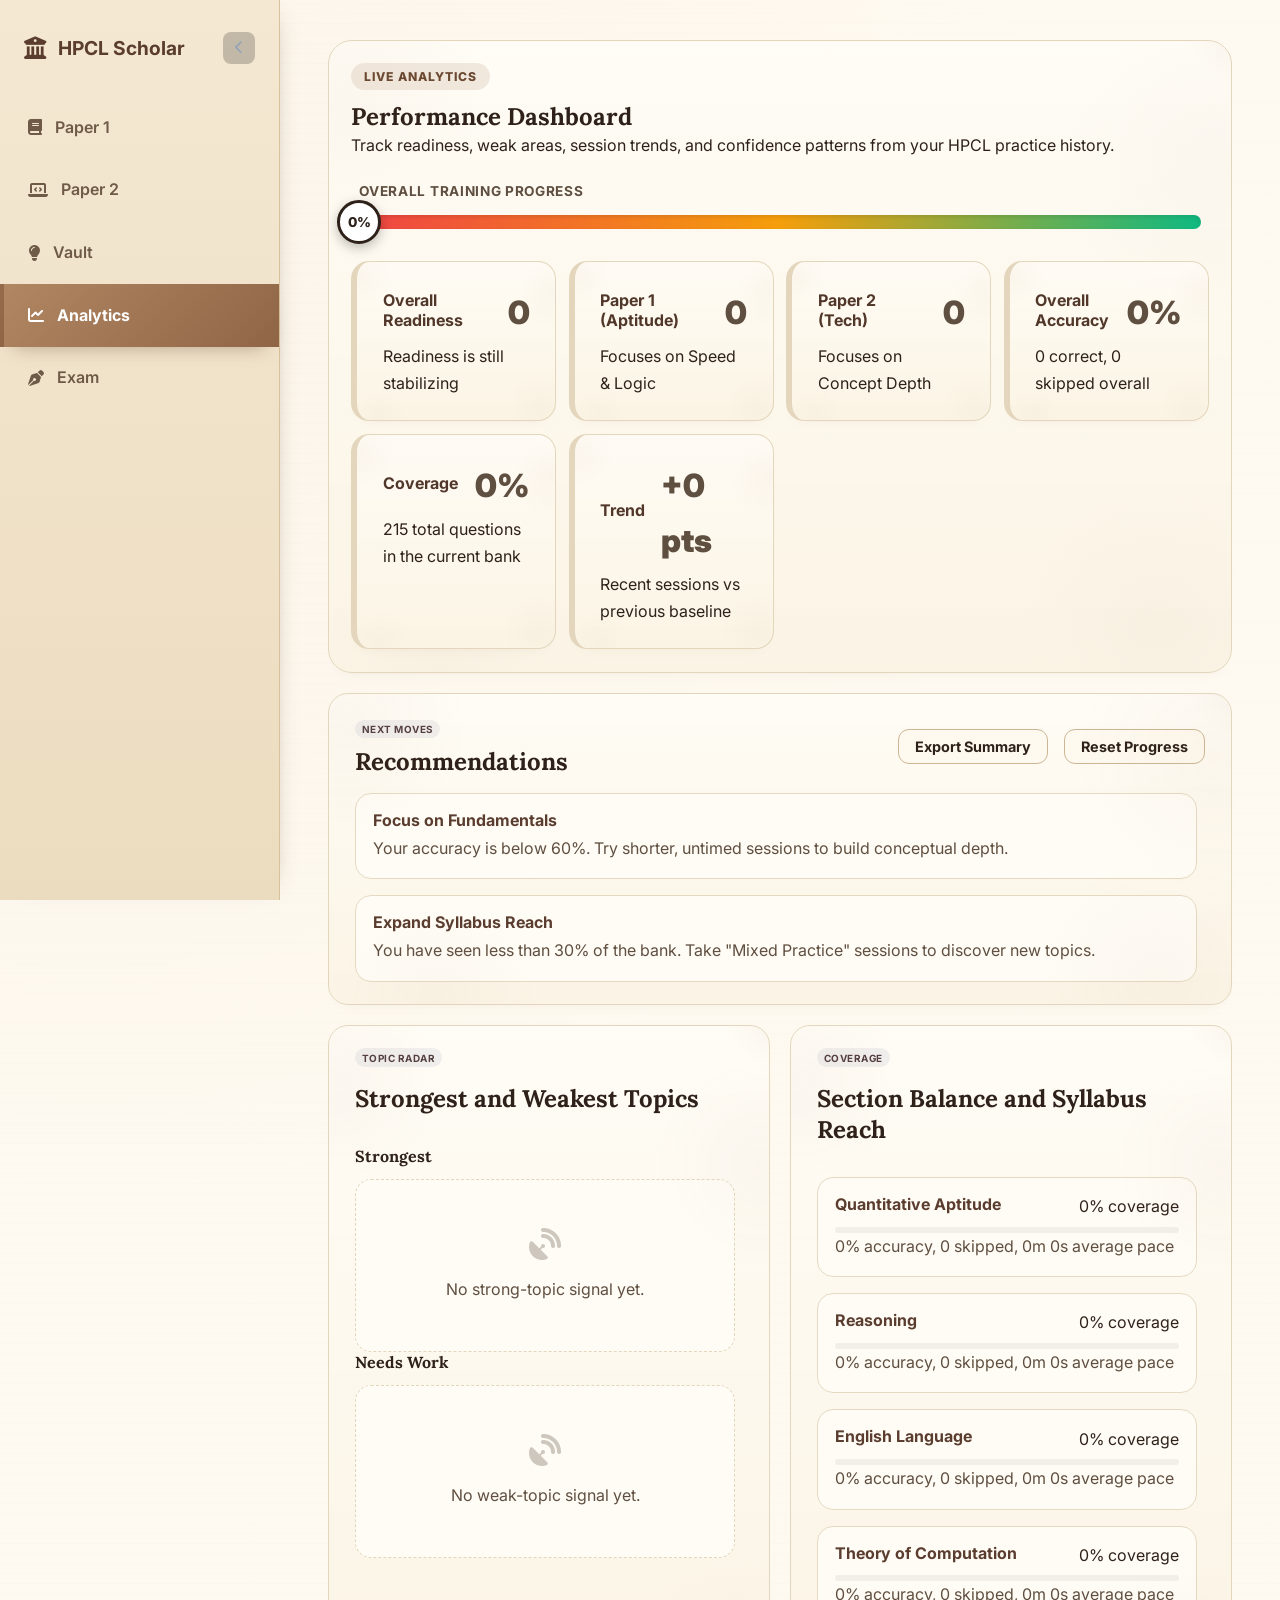
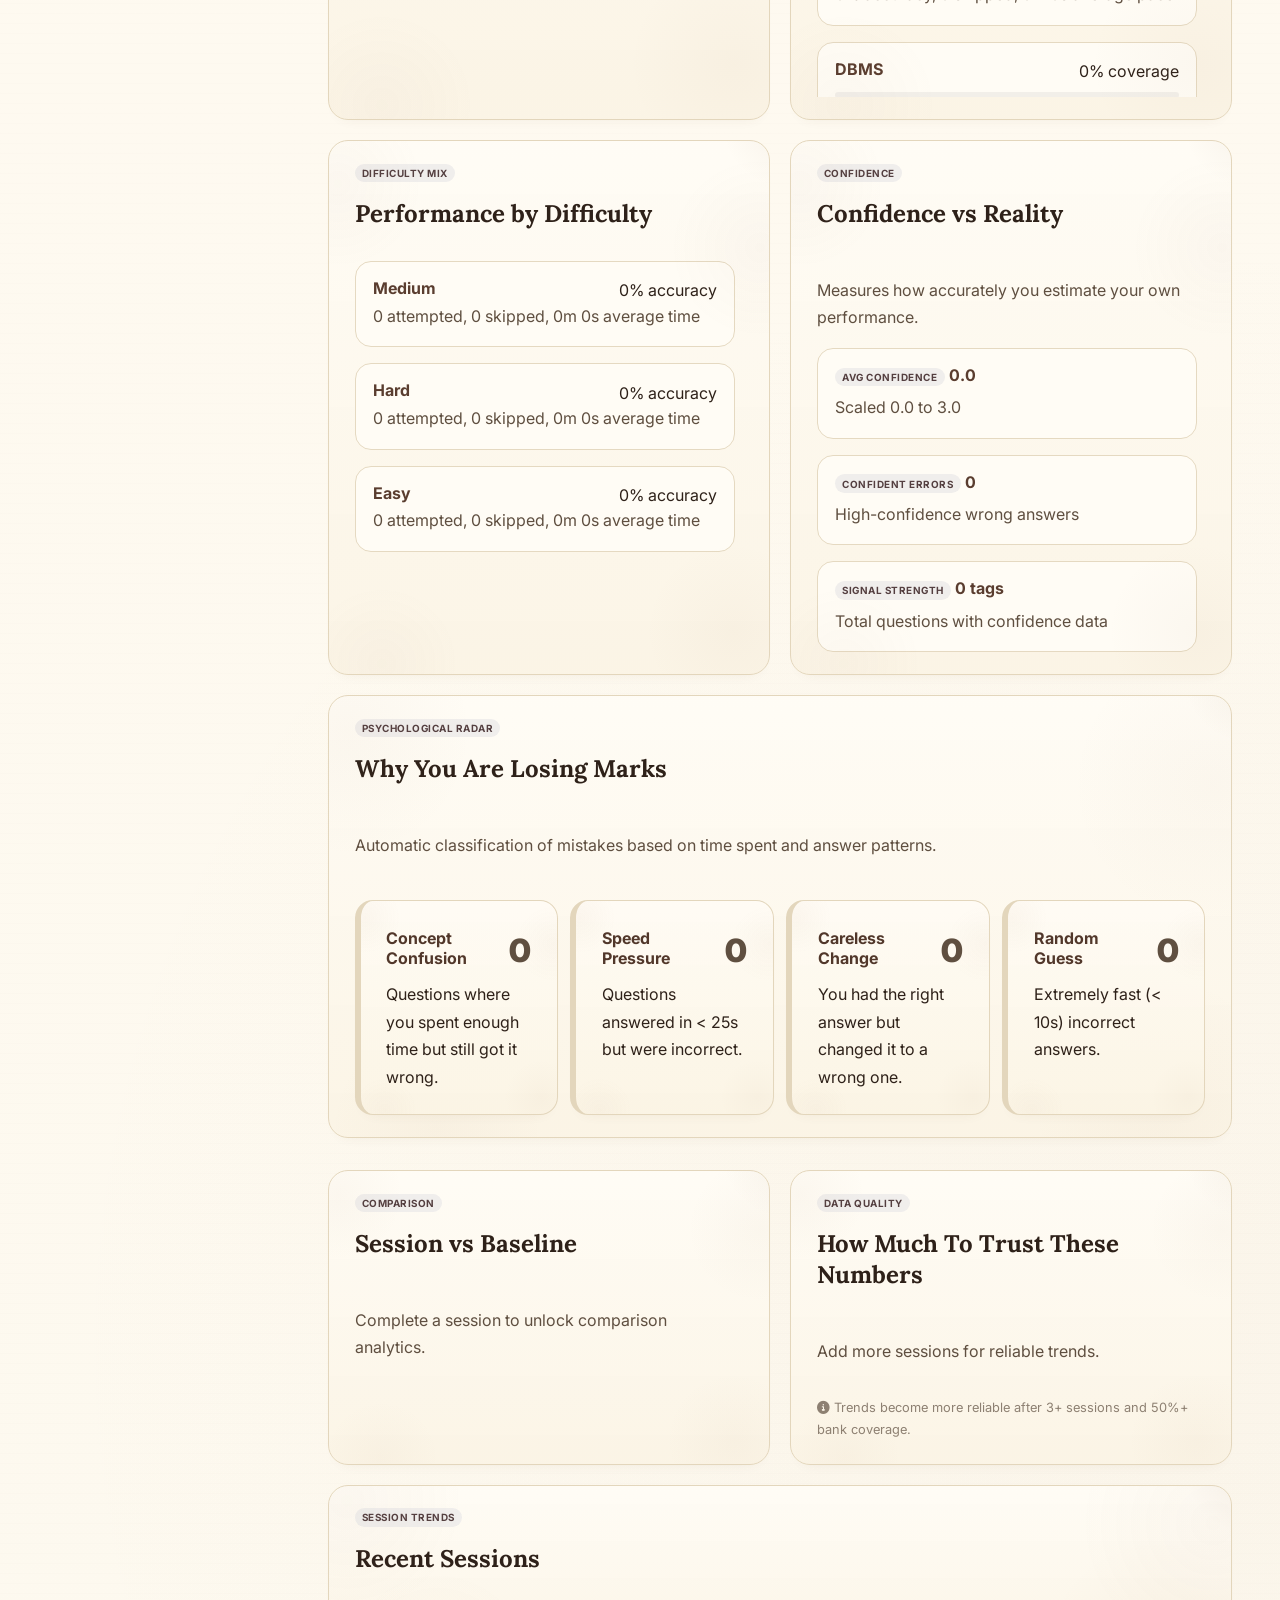
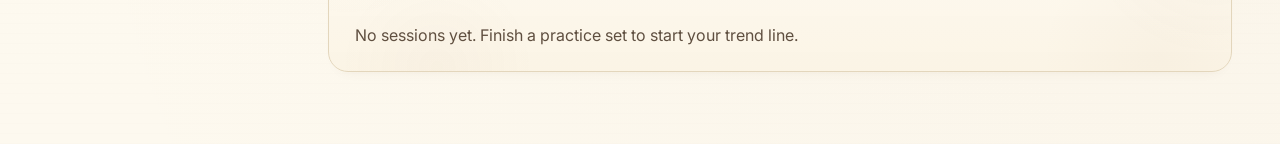
==== commit afaddf32: "v3.1" ====
--- a/analytics.html
+++ b/analytics.html
@@ -25,8 +25,8 @@
             </button>
         </div>
         <ul class="nav-links">
-            <li><a class="nav-item" href="learn.html"><i class="fas fa-book"></i><span>Guide (Paper 1)</span></a></li>
-            <li><a class="nav-item" href="paper2-learn.html"><i class="fas fa-laptop-code"></i><span>Guide (Paper 2)</span></a></li>
+            <li><a class="nav-item" href="learn.html"><i class="fas fa-book"></i><span>Paper 1</span></a></li>
+            <li><a class="nav-item" href="paper2-learn.html"><i class="fas fa-laptop-code"></i><span>Paper 2</span></a></li>
             <li><a class="nav-item" href="analyze.html"><i class="fas fa-lightbulb"></i><span>Vault</span></a></li>
             <li><a class="nav-item active" href="analytics.html"><i class="fas fa-chart-line"></i><span>Analytics</span></a></li>
             <li><a class="nav-item" href="exam.html"><i class="fas fa-pen-nib"></i><span>Exam</span></a></li>
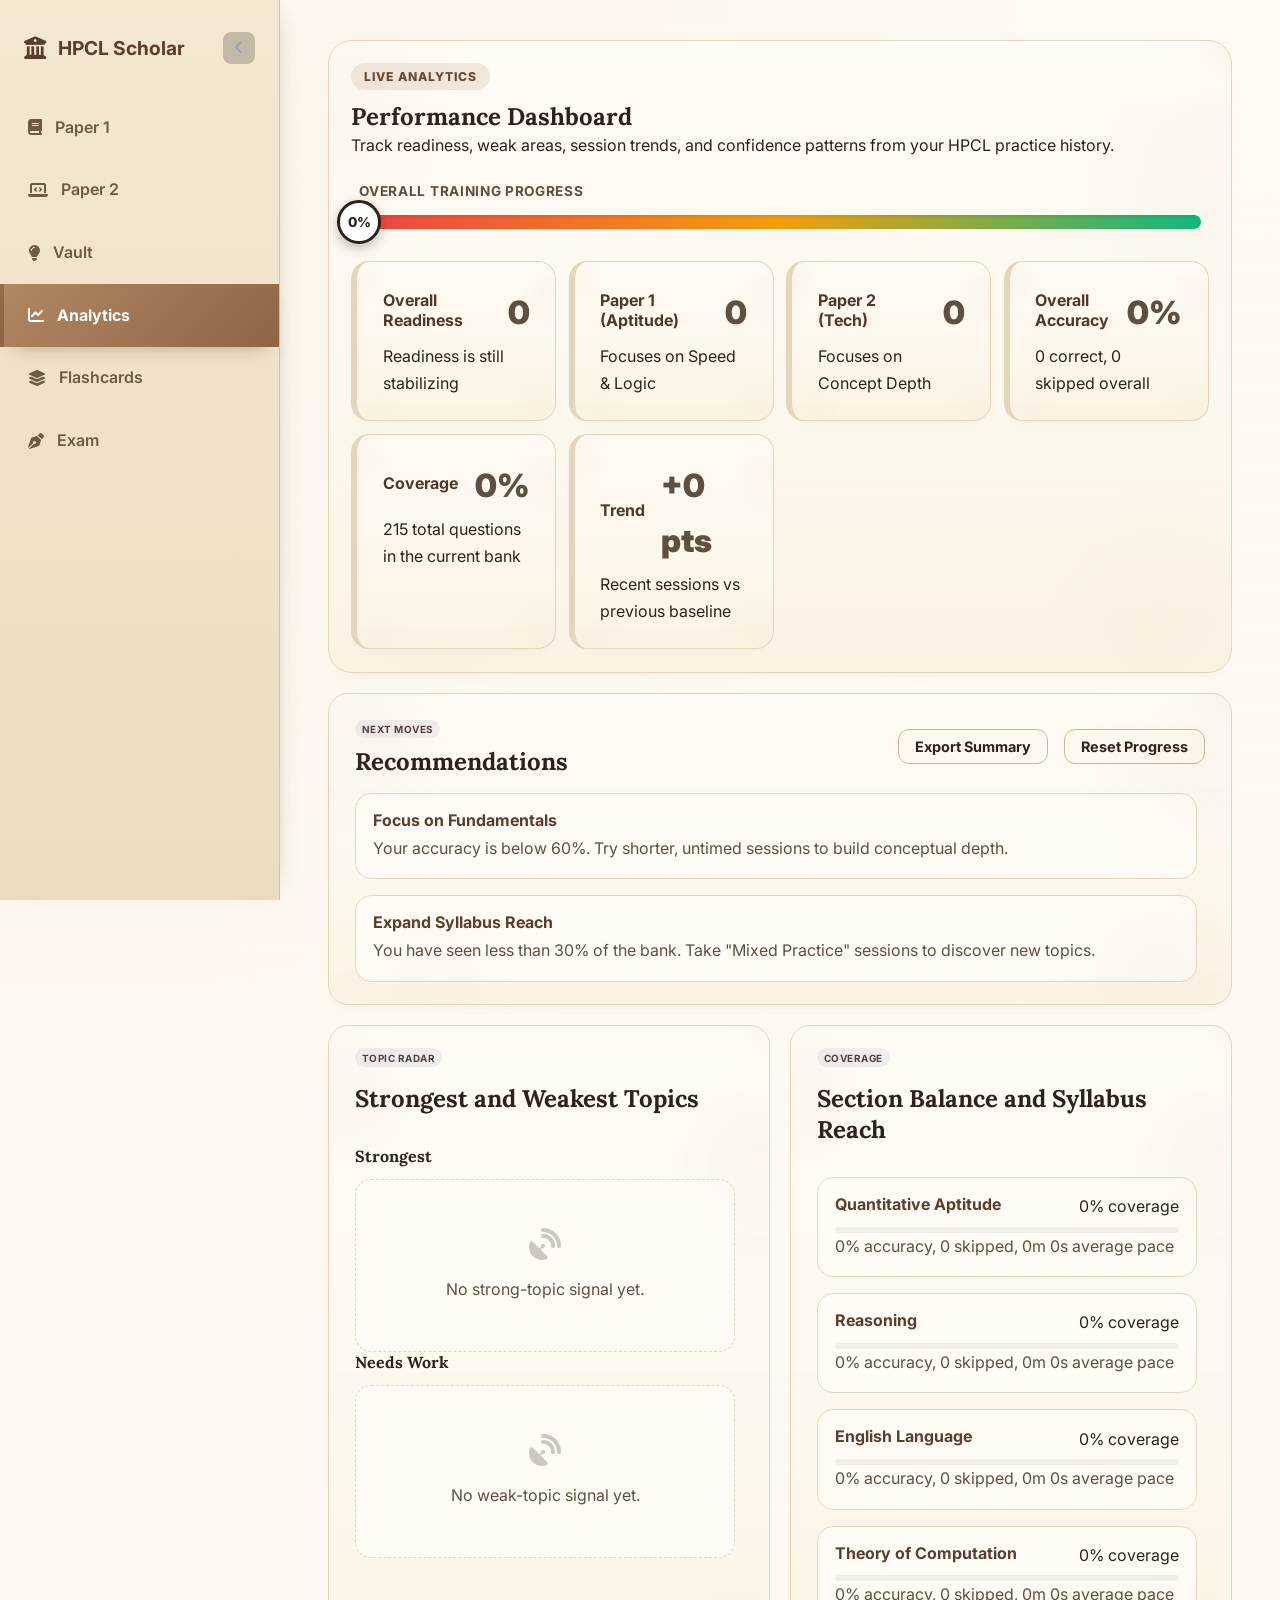
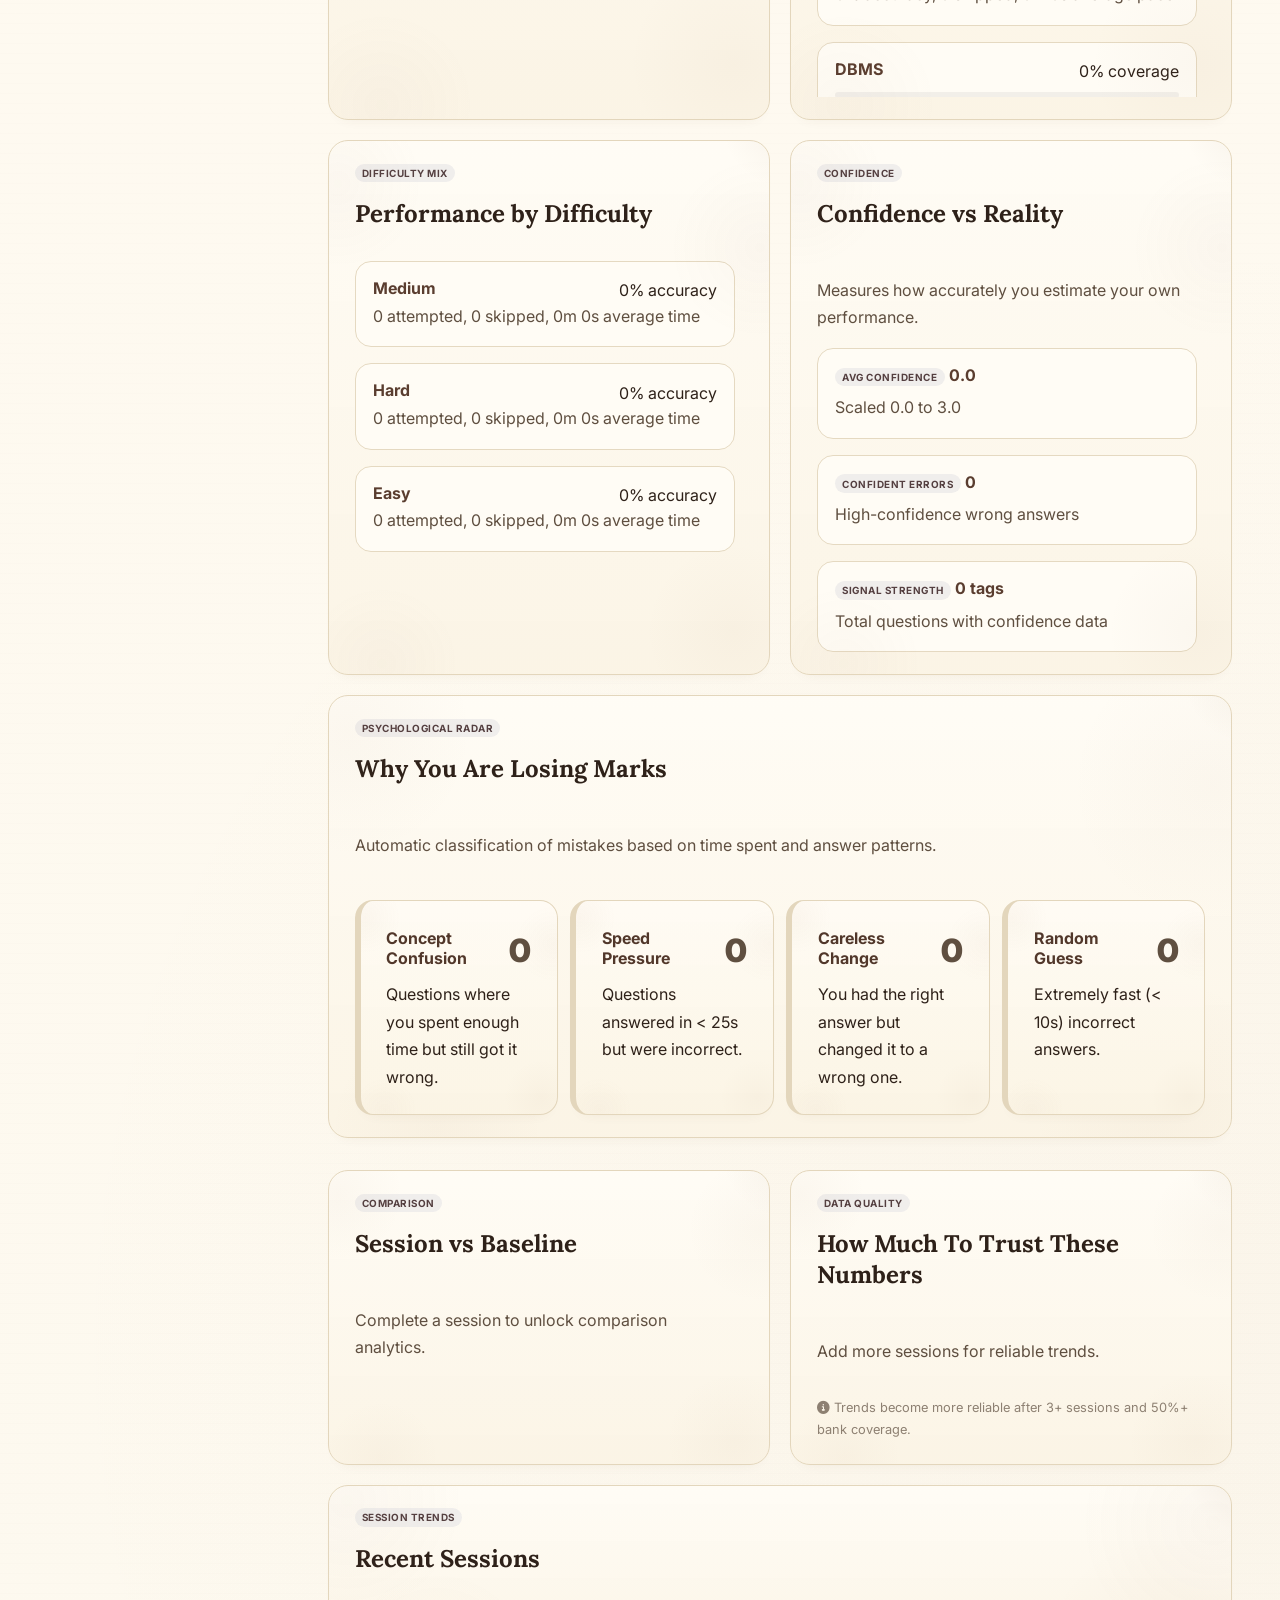
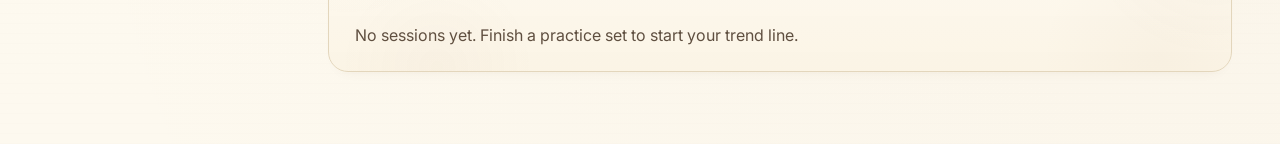
==== commit 186dce20: "v3.2 flash cards" ====
--- a/analytics.html
+++ b/analytics.html
@@ -29,6 +29,7 @@
             <li><a class="nav-item" href="paper2-learn.html"><i class="fas fa-laptop-code"></i><span>Paper 2</span></a></li>
             <li><a class="nav-item" href="analyze.html"><i class="fas fa-lightbulb"></i><span>Vault</span></a></li>
             <li><a class="nav-item active" href="analytics.html"><i class="fas fa-chart-line"></i><span>Analytics</span></a></li>
+            <li><a class="nav-item" href="flashcards.html"><i class="fas fa-layer-group"></i><span>Flashcards</span></a></li>
             <li><a class="nav-item" href="exam.html"><i class="fas fa-pen-nib"></i><span>Exam</span></a></li>
         </ul>
     </nav>
